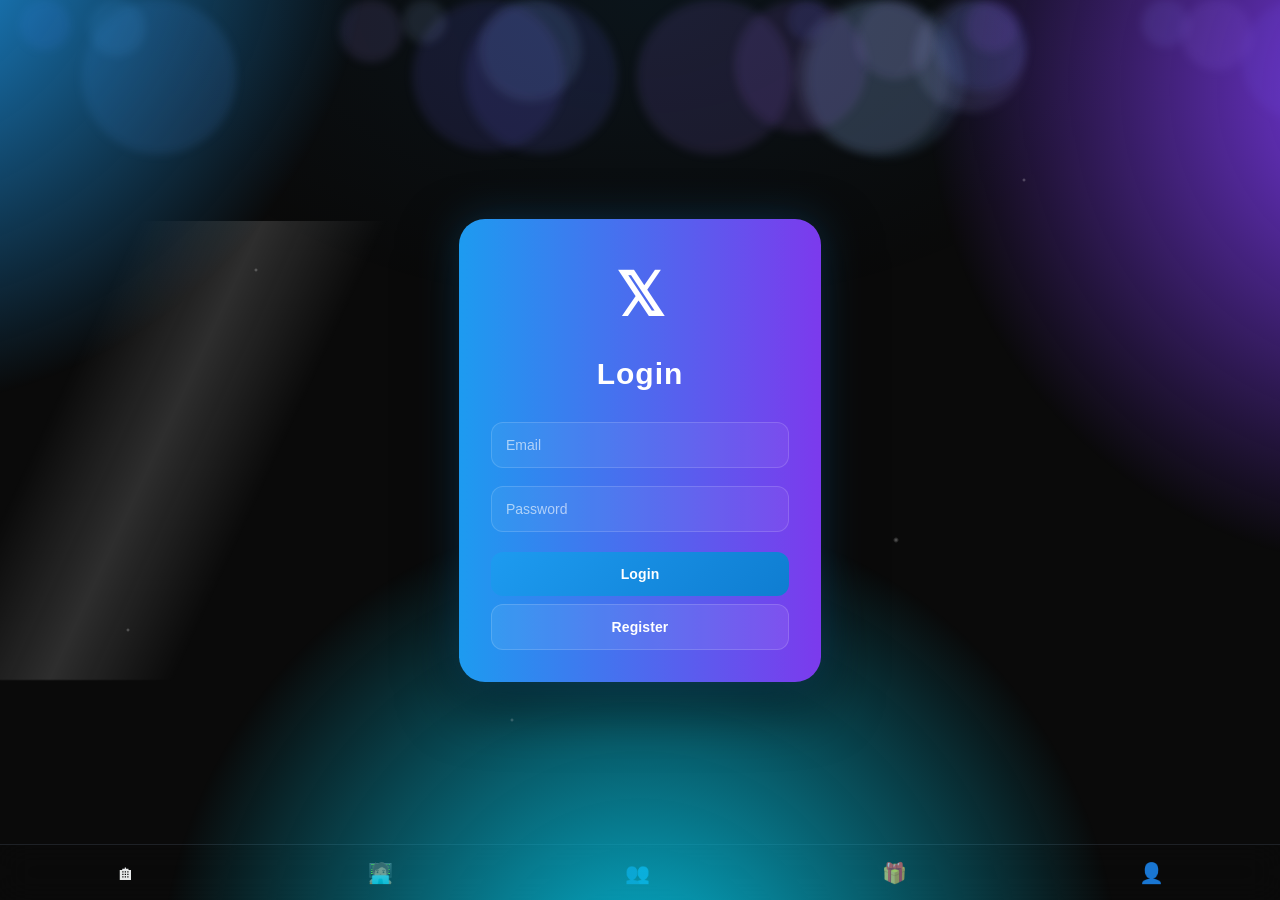
==== index.html @ 01c7f2b6 "Add files via upload" ====
<!DOCTYPE html>
<html lang="sl">
<head>
<meta charset="UTF-8">
<title>X Clone</title>
<meta name="viewport" content="width=device-width, initial-scale=1.0">
<link rel="stylesheet" href="style.css">

</head>

<body>

<!-- AUTH -->
<div id="auth">
  <div class="box">

    <div id="loginBox">
      <h2>Login</h2>
      <input id="loginUser" type="email" placeholder="Email">
      <input id="loginPass" type="password" placeholder="Password">
      <button onclick="login()">Login</button>
      <button onclick="showRegister()">Register</button>
    </div>

    <div id="registerBox" style="display:none;">
      <h2>Register</h2>
      <input id="regUserName" placeholder="Username">
      <input id="regUser" type="email" placeholder="Email">
      <input id="regPass" type="password" placeholder="Password">
      <button onclick="register()">Register</button>
      <button onclick="showLogin()">Back</button>
    </div>

  </div>
</div>

<!-- APP -->
<div class="layout">

  <div class="feed">
    <!-- Tweet compose box -->
    <div class="tweet-compose">
      <textarea id="tweetInput" placeholder="Kaj se dogaja?"></textarea>

      <!-- Image preview -->
      <div id="imagePreviewWrap">
        <img id="imagePreview" src="" alt="Predogled slike">
        <button id="removeImageBtn" onclick="removeImage()" title="Odstrani sliko">✕</button>
      </div>

      <!-- Video preview -->
      <div id="videoPreviewWrap">
        <video id="videoPreview" controls></video>
        <button id="removeVideoBtn" onclick="removeVideo()" title="Odstrani video">✕</button>
      </div>

      <!-- Progress bar za nalaganje videa -->
      <div id="uploadProgressWrap" class="upload-progress-wrap">
        <div id="uploadProgressBar" class="upload-progress-bar"></div>
      </div>

      <div class="tweet-actions-row">
        <div class="tweet-media-btns">
          <input
            id="imageInput"
            type="file"
            accept="image/jpeg,image/png,image/gif,image/webp"
            onchange="previewImage(event)"
          >
          <button class="media-btn" onclick="document.getElementById('imageInput').click()" title="Dodaj sliko">🖼️</button>

          <input
            id="videoInput"
            type="file"
            accept="video/mp4,video/webm,video/quicktime"
            onchange="previewVideo(event)"
          >
          <button class="media-btn" onclick="document.getElementById('videoInput').click()" title="Dodaj video">🎥</button>
        </div>
        <button onclick="addTweet()">Post</button>
      </div>
    </div>

    <div id="tweets"></div>
  </div>

  <!-- FRIENDS -->
  <div id="friendsPage">
    <h2>Friends</h2>

    <h3>Zahteve za prijateljstvo</h3>
    <div id="friendRequestsList"></div>

    <h3>Tvoji prijatelji</h3>
    <div id="myFriendsList"></div>

    <h3>Iskanje uporabnikov</h3>
    <input id="searchUser" placeholder="Search user">
    <button onclick="searchUsers()">Search</button>
    <div id="usersList"></div>

    <button onclick="backToFeed()">Back</button>
  </div>

  <!-- REWARDS -->
  <div id="rewardsPage"></div>

  <!-- PROFILE -->
  <div id="profilePage">
    <div class="profile-header">
      <div id="profileAvatar" class="avatar avatar-large"></div>
      <h2 id="profileName"></h2>
      <div id="profileBadge"></div>
    </div>

    <div id="photoEditWrap" class="photo-edit hidden">
      <input id="profilePicInput" type="file" accept="image/*">
      <button onclick="uploadProfilePic()">Shrani profilno sliko</button>

      <input id="usernameInput" type="text" placeholder="Novo uporabniško ime" style="margin-top:15px;">
      <button onclick="updateUsername()">Shrani uporabniško ime</button>
    </div>

    <button onclick="closeProfile()">Back</button>

    <button id="logoutBtn" class="hidden" style="margin-top:10px;background:#333;" onclick="logout()">Odjava</button>
  </div>

</div>

<!-- NAV -->
<div class="bottom-nav">
 <span onclick="goHome()">🏠︎</span>
   <span onclick="openStaff()">🧑🏽‍💻</span>
  <span onclick="openFriends()">👥</span>
  <span onclick="openRewards()">🎁</span>
  <span onclick="openMyProfile()">👤</span>
</div>

<!-- Lightbox za prikaz slik v polni velikosti -->
<div id="lightbox">
  <button id="lightboxClose" onclick="closeLightbox()">✕</button>
  <img id="lightboxImg" src="" alt="Slika v polni velikosti">
</div>

<script>
for(let i=0;i<20;i++){
  const c=document.createElement("div");
  c.className="floating-circle";
  const size=Math.random()*120+40;
  c.style.width=size+"px";
  c.style.height=size+"px";
  c.style.left=Math.random()*100+"vw";
  c.style.background=`rgba(${Math.random()*100+100},${Math.random()*100+100},255,0.12)`;
  c.style.animationDuration=(Math.random()*20+15)+"s";
  document.body.appendChild(c);
}
</script>

<script type="module" src="main.js"></script>

</body>
</html>
---- style.css ----
/* ─────────────────────────────
   GAMBLE OVERLAY (ULTRA MODERN)
───────────────────────────── */

#gambleOverlay {
  position: fixed;
  inset: 0;
  display: flex;
  justify-content: center;
  align-items: center;

  background: radial-gradient(circle at top, rgba(255,200,0,0.15), transparent 40%),
              radial-gradient(circle at bottom, rgba(0,200,255,0.12), transparent 45%),
              rgba(0,0,0,0.85);

  backdrop-filter: blur(14px);
  z-index: 9999;
  animation: fadeIn 0.25s ease;
}

/* ─────────────────────────────
   MAIN CARD (GLASS EFFECT)
───────────────────────────── */

.gamble-card {
  width: 390px;
  padding: 20px;
  border-radius: 20px;

  background: rgba(20, 20, 30, 0.75);
  border: 1px solid rgba(255,255,255,0.08);

  box-shadow:
    0 10px 40px rgba(0,0,0,0.6),
    0 0 25px rgba(255, 200, 0, 0.08);

  backdrop-filter: blur(18px);

  color: white;
  transform: scale(1);
  transition: 0.25s ease;
}

.pop-in {
  animation: popIn 0.3s ease;
}

/* ─────────────────────────────
   HEADER
───────────────────────────── */

.gamble-header {
  display: flex;
  justify-content: space-between;
  align-items: center;
  margin-bottom: 12px;
}

.gamble-header h2 {
  font-size: 20px;
  font-weight: 700;
  letter-spacing: 0.5px;
}

#closeGamble {
  background: transparent;
  border: none;
  color: rgba(255,255,255,0.7);
  font-size: 18px;
  cursor: pointer;
  transition: 0.2s;
}

#closeGamble:hover {
  color: white;
  transform: scale(1.1);
}

/* ─────────────────────────────
   COINS
───────────────────────────── */

.gamble-coins {
  text-align: center;
  font-size: 18px;
  margin-bottom: 12px;
  font-weight: bold;
  color: #ffd36a;
  text-shadow: 0 0 12px rgba(255,200,0,0.3);
}

/* ─────────────────────────────
   TABS (MODERN PILLS)
───────────────────────────── */

.game-tabs {
  display: flex;
  gap: 6px;
  flex-wrap: wrap;
  margin-bottom: 14px;
}

.tab {
  flex: 1;
  padding: 7px 10px;
  font-size: 12px;

  border-radius: 10px;
  border: 1px solid rgba(255,255,255,0.08);

  background: rgba(255,255,255,0.04);
  color: rgba(255,255,255,0.75);

  cursor: pointer;
  transition: 0.2s ease;
}

.tab:hover {
  transform: translateY(-2px);
  background: rgba(255,255,255,0.08);
  color: white;
}

.tab.active {
  background: linear-gradient(135deg, #ffcc00, #ff6b00);
  color: black;
  font-weight: bold;
  box-shadow: 0 0 15px rgba(255, 140, 0, 0.35);
}

/* ─────────────────────────────
   GAME AREA
───────────────────────────── */

.game-area {
  text-align: center;
  margin-top: 10px;
}

.game-visual {
  font-size: 70px;
  margin: 18px 0;
  transition: 0.2s ease;
  filter: drop-shadow(0 0 10px rgba(255,255,255,0.2));
}

/* ─────────────────────────────
   BUTTON
───────────────────────────── */

.spin-btn {
  width: 100%;
  padding: 11px;

  border-radius: 12px;
  border: none;

  cursor: pointer;
  font-weight: 700;
  letter-spacing: 0.5px;

  background: linear-gradient(135deg, #ffcc00, #ff6b00);
  color: black;

  box-shadow: 0 8px 20px rgba(255,120,0,0.25);

  transition: 0.2s ease;
}

.spin-btn:hover {
  transform: translateY(-2px) scale(1.02);
  box-shadow: 0 10px 30px rgba(255,120,0,0.35);
}

/* ─────────────────────────────
   MESSAGE
───────────────────────────── */

#gambleMsg {
  margin-top: 12px;
  font-size: 13px;
  opacity: 0.85;
}

/* ─────────────────────────────
   ANIMATIONS
───────────────────────────── */

@keyframes fadeIn {
  from { opacity: 0; }
  to { opacity: 1; }
}

@keyframes popIn {
  0% { transform: scale(0.8); opacity: 0; }
  100% { transform: scale(1); opacity: 1; }
}

@keyframes shake {
  0% { transform: translateX(0); }
  25% { transform: translateX(-6px); }
  50% { transform: translateX(6px); }
  75% { transform: translateX(-6px); }
  100% { transform: translateX(0); }
}

.shake {
  animation: shake 0.35s ease;
}

@keyframes spin {
  0% { transform: rotate(0deg) scale(1); }
  100% { transform: rotate(360deg) scale(1); }
}

.spin-animation {
  animation: spin 0.6s ease;
}

/* ─────────────────────────────
   WIN / LOSE EFFECTS
───────────────────────────── */

.win-glow {
  color: #00ff99;
  text-shadow:
    0 0 10px rgba(0,255,150,0.6),
    0 0 20px rgba(0,255,150,0.4);
  transform: scale(1.25);
  transition: 0.2s;
}

.lose-pop {
  transform: scale(0.9);
  opacity: 0.6;
}

/* ─────────────────────────────
   MOBILE
───────────────────────────── */

@media (max-width: 420px) {
  .gamble-card {
    width: 92%;
    padding: 16px;
  }

  .game-visual {
    font-size: 58px;
  }
}

.fade-in {
  animation: fadeIn 0.25s ease;
}

.fade-out {
  animation: fadeOut 0.2s ease;
}

.pop-in {
  animation: popIn 0.3s ease;
}

.spin-animation {
  animation: spin 0.4s linear infinite;
}

.shake {
  animation: shake 0.4s ease;
}

.glow-win {
  text-shadow: 0 0 10px gold, 0 0 20px orange;
  transform: scale(1.2);
}

.spin-btn {
  transition: 0.2s;
}

.spin-btn:active {
  transform: scale(0.95);
}

@keyframes fadeIn {
  from { opacity: 0; }
  to { opacity: 1; }
}

@keyframes fadeOut {
  from { opacity: 1; }
  to { opacity: 0; }
}

@keyframes popIn {
  from { transform: scale(0.8); opacity: 0; }
  to { transform: scale(1); opacity: 1; }
}

@keyframes spin {
  0% { transform: rotate(0deg); }
  100% { transform: rotate(360deg); }
}

@keyframes shake {
  0% { transform: translateX(0); }
  25% { transform: translateX(-6px); }
  50% { transform: translateX(6px); }
  75% { transform: translateX(-6px); }
  100% { transform: translateX(0); }
}


#gambleOverlay {
  position: fixed;
  inset: 0;
  display: none;
  justify-content: center;
  align-items: center;
  z-index: 9999;
}

.gamble-backdrop {
  position: absolute;
  inset: 0;
  background: rgba(0,0,0,0.6);
  backdrop-filter: blur(6px);
}

.gamble-card {
  position: relative;
  background: #1c1c1c;
  color: white;
  padding: 20px;
  border-radius: 15px;
  width: 320px;
  text-align: center;
  z-index: 2;
  box-shadow: 0 10px 30px rgba(0,0,0,0.5);
}

.gamble-header {
  display: flex;
  justify-content: space-between;
  align-items: center;
}

.slot {
  font-size: 60px;
  margin: 20px 0;
}

button {
  padding: 10px;
  border: none;
  border-radius: 10px;
  cursor: pointer;
}

.shake {
  animation: shake 0.5s;
}

@keyframes shake {
  0% { transform: translateX(0); }
  25% { transform: translateX(-5px); }
  50% { transform: translateX(5px); }
  75% { transform: translateX(-5px); }
  100% { transform: translateX(0); }
}

/* ─────────────────────────────
   STORE MODAL BACKDROP
───────────────────────────── */

#storeModal {
  position: fixed;
  inset: 0;
  display: none;
  justify-content: center;
  align-items: center;
  z-index: 9999;
  font-family: Arial, sans-serif;
}

/* temno ozadje */
.store-backdrop {
  position: absolute;
  inset: 0;
  background: rgba(0,0,0,0.65);
  backdrop-filter: blur(6px);
}

/* ─────────────────────────────
   STORE BOX
───────────────────────────── */

.store-box {
  position: relative;
  width: 92%;
  max-width: 420px;
  max-height: 85vh;
  overflow: hidden;

  background: #111;
  border-radius: 18px;
  box-shadow: 0 20px 60px rgba(0,0,0,0.6);

  display: flex;
  flex-direction: column;

  z-index: 2;
}

/* header */
.store-header {
  display: flex;
  justify-content: space-between;
  align-items: center;

  padding: 16px;
  background: #1a1a1a;
  color: white;
}

.store-header h2 {
  margin: 0;
  font-size: 18px;
}

.store-subtitle {
  margin: 0;
  font-size: 12px;
  opacity: 0.6;
}

/* close button */
#closeStoreBtn {
  background: transparent;
  border: none;
  color: white;
  font-size: 18px;
  cursor: pointer;
}

/* content */
.store-content {
  padding: 12px;
  overflow-y: auto;
}

/* coins */
.store-coins {
  color: gold;
  font-weight: bold;
  margin-bottom: 10px;
}

/* message */
.store-msg {
  color: #ff4d4d;
  font-size: 13px;
  margin-bottom: 10px;
}

/* ─────────────────────────────
   GRID ITEMS
───────────────────────────── */

.store-grid {
  display: grid;
  gap: 12px;
}

/* CARD */
.store-card {
  background: #1b1b1b;
  border-radius: 14px;
  padding: 12px;

  display: flex;
  flex-direction: column;

  box-shadow: 0 6px 18px rgba(0,0,0,0.3);
  transition: 0.2s;
}

.store-card:hover {
  transform: translateY(-2px);
}

/* disabled state */
.store-card.disabled {
  opacity: 0.4;
  filter: grayscale(1);
}

/* name */
.store-item-name {
  color: white;
  font-weight: bold;
  font-size: 15px;
}

/* type */
.store-item-type {
  font-size: 11px;
  color: #aaa;
  margin-top: 3px;
  text-transform: uppercase;
}

/* bottom row */
.store-item-bottom {
  margin-top: 10px;
  display: flex;
  justify-content: space-between;
  align-items: center;
}

/* price */
.store-price {
  color: gold;
  font-weight: bold;
}

/* buy button */
.buyBtn {
  background: linear-gradient(135deg, #00c853, #00e676);
  border: none;
  padding: 8px 14px;
  border-radius: 10px;
  color: black;
  font-weight: bold;
  cursor: pointer;
}

.buyBtn:disabled {
  background: #444;
  color: #aaa;
  cursor: not-allowed;
}
#storeModal {
  position: fixed;
  inset: 0;
  display: none;
  align-items: center;
  justify-content: center;
  z-index: 9999;
}

.store-backdrop {
  position: absolute;
  inset: 0;
  background: rgba(0,0,0,0.5);
}

.store-box {
  position: relative;
  width: 320px;
  background: white;
  border-radius: 12px;
  padding: 16px;
  z-index: 1;
}

.store-header {
  display: flex;
  justify-content: space-between;
  align-items: center;
}
.store-open-btn { /* gumb v hero */ }
.store-modal-overlay { position:fixed; inset:0; background:rgba(0,0,0,0.6); z-index:100; display:flex; align-items:center; justify-content:center; }
.store-modal { background:#1a1a2e; border-radius:16px; padding:20px; width:90%; max-width:400px; max-height:80vh; overflow-y:auto; }
.store-modal-head { display:flex; justify-content:space-between; align-items:center; margin-bottom:12px; }
.store-modal-close { background:none; border:none; color:#fff; font-size:18px; cursor:pointer; }
.system-panel {
  position: fixed;
  right: 20px;
  bottom: 80px;
  width: 260px;
  background: #111;
  color: white;
  padding: 12px;
  border-radius: 12px;
  z-index: 9999;
  box-shadow: 0 10px 30px rgba(0,0,0,0.4);
}

.system-panel input {
  width: 100%;
  margin: 5px 0;
  padding: 6px;
  border-radius: 6px;
  border: none;
}

.system-panel .row {
  display: flex;
  gap: 6px;
}

.system-panel button {
  flex: 1;
  margin-top: 6px;
  padding: 6px;
  cursor: pointer;
}

.open-system-btn {
  position: fixed;
  right: 20px;
  bottom: 20px;
  padding: 10px 14px;
  border-radius: 50px;
  background: #1d9bf0;
  color: white;
  border: none;
  cursor: pointer;
  z-index: 9999;
}

.hidden {
  display: none;
}/* Image upload additions */
  .tweet-compose {
    display: flex;
    flex-direction: column;
    gap: 8px;
  }

  .tweet-actions-row {
    display: flex;
    align-items: center;
    justify-content: space-between;
    gap: 8px;
  }

  .tweet-media-btns {
    display: flex;
    gap: 8px;
  }

  .media-btn {
    background: none;
    border: none;
    cursor: pointer;
    font-size: 20px;
    padding: 4px 8px;
    border-radius: 50%;
    transition: background 0.2s;
  }

  .media-btn:hover {
    background: rgba(29, 161, 242, 0.1);
  }

  #imageInput {
    display: none;
  }

  #imagePreviewWrap {
    display: none;
    position: relative;
    margin-top: 8px;
  }

  #imagePreviewWrap img {
    max-width: 100%;
    max-height: 300px;
    border-radius: 12px;
    object-fit: cover;
    display: block;
  }

  #removeImageBtn {
    position: absolute;
    top: 8px;
    right: 8px;
    background: rgba(0,0,0,0.7);
    color: white;
    border: none;
    border-radius: 50%;
    width: 28px;
    height: 28px;
    font-size: 16px;
    cursor: pointer;
    display: flex;
    align-items: center;
    justify-content: center;
    line-height: 1;
  }

  #removeImageBtn:hover {
    background: rgba(0,0,0,0.9);
  }

  /* Tweet image display */
  .tweet-image {
    max-width: 100%;
    border-radius: 12px;
    margin-top: 10px;
    cursor: pointer;
    display: block;
  }

  /* Video upload additions */
  #videoInput {
    display: none;
  }

  #videoPreviewWrap {
    display: none;
    position: relative;
    margin-top: 8px;
  }

  #videoPreviewWrap video {
    max-width: 100%;
    max-height: 300px;
    border-radius: 12px;
    display: block;
    background: #000;
  }

  #removeVideoBtn {
    position: absolute;
    top: 8px;
    right: 8px;
    background: rgba(0,0,0,0.7);
    color: white;
    border: none;
    border-radius: 50%;
    width: 28px;
    height: 28px;
    font-size: 16px;
    cursor: pointer;
    display: flex;
    align-items: center;
    justify-content: center;
    line-height: 1;
  }

  #removeVideoBtn:hover {
    background: rgba(0,0,0,0.9);
  }

  /* Tweet video display */
  .tweet-video {
    max-width: 100%;
    border-radius: 12px;
    margin-top: 10px;
    display: block;
    background: #000;
  }

  /* Upload progress bar (za video nalaganje v Firebase Storage) */
  .upload-progress-wrap {
    width: 100%;
    height: 4px;
    background: rgba(29, 161, 242, 0.15);
    border-radius: 2px;
    overflow: hidden;
    margin-top: 6px;
    display: none;
  }

  .upload-progress-bar {
    height: 100%;
    width: 0%;
    background: #1d9bf0;
    transition: width 0.15s ease;
  }

  /* Lightbox */
  #lightbox {
    display: none;
    position: fixed;
    inset: 0;
    background: rgba(0,0,0,0.85);
    z-index: 9999;
    align-items: center;
    justify-content: center;
  }

  #lightbox.active {
    display: flex;
  }

  #lightbox img {
    max-width: 90vw;
    max-height: 90vh;
    border-radius: 8px;
    object-fit: contain;
  }

  #lightboxClose {
    position: fixed;
    top: 18px;
    right: 22px;
    color: white;
    font-size: 32px;
    cursor: pointer;
    background: none;
    border: none;
    line-height: 1;
    z-index: 10000;
  }
  /* ==================================
   ANIMATED X LOGIN PAGE
   ================================== */

#auth{
  position:fixed;
  inset:0;
  display:flex;
  justify-content:center;
  align-items:center;
  background:#000;
  overflow:hidden;
  z-index:99999;
}

/* Animated background */
#auth::before{
  content:"";
  position:absolute;
  width:200%;
  height:200%;

  background:
    radial-gradient(circle at 20% 20%, #1d9bf0 0%, transparent 20%),
    radial-gradient(circle at 80% 30%, #7c3aed 0%, transparent 20%),
    radial-gradient(circle at 50% 80%, #06b6d4 0%, transparent 25%);

  filter:blur(0px);

  animation:bgRotate 20s linear infinite;
}

@keyframes bgRotate{
  from{
    transform:rotate(0deg) scale(1);
  }
  to{
    transform:rotate(360deg) scale(1.2);
  }
}

/* Login card */
#auth .box{
  position:relative;
  z-index:2;

  width:360px;
  max-width:90vw;

  padding:30px;

  border-radius:24px;

  background:rgba(255,255,255,.08);

  backdrop-filter:blur(20px);

  border:1px solid rgba(255,255,255,.12);

  box-shadow:
    0 0 40px rgba(29,155,240,.25),
    0 20px 60px rgba(0,0,0,.6);

  animation:
    loginShow .8s ease,
    floatCard 5s ease-in-out infinite;
}

@keyframes loginShow{
  from{
    opacity:0;
    transform:translateY(40px) scale(.9);
  }

  to{
    opacity:1;
    transform:translateY(0) scale(1);
  }
}

@keyframes floatCard{
  0%,100%{
    transform:translateY(0);
  }

  50%{
    transform:translateY(-10px);
  }
}

/* Titles */
#auth h2{
  text-align:center;
  color:white;
  font-size:30px;
  margin-bottom:20px;
  letter-spacing:1px;
}

/* X logo automatically */
#auth h2::before{
  content:"𝕏";
  display:block;
  font-size:60px;
  margin-bottom:10px;

  animation:xPulse 3s infinite;
}

@keyframes xPulse{
  0%,100%{
    transform:scale(1);
  }

  50%{
    transform:scale(1.1);
  }
}

/* Inputs */
#auth input{
  width:100%;

  padding:14px;
  margin-bottom:12px;

  border-radius:12px;

  border:1px solid rgba(255,255,255,.15);

  background:rgba(255,255,255,.05);

  color:white;

  transition:.3s;
}

#auth input::placeholder{
  color:rgba(255,255,255,.6);
}

#auth input:focus{
  outline:none;

  border-color:#1d9bf0;

  box-shadow:
    0 0 20px rgba(29,155,240,.55);

  transform:scale(1.02);
}

/* Buttons */
#auth button{
  width:100%;

  padding:14px;
  margin-top:8px;

  border:none;
  border-radius:12px;

  color:white;
  font-weight:700;

  cursor:pointer;

  background:linear-gradient(
    135deg,
    #1d9bf0,
    #0f7dd1
  );

  transition:.25s;
}

#auth button:hover{
  transform:translateY(-3px);

  box-shadow:
    0 10px 25px rgba(29,155,240,.45);
}

#auth button:active{
  transform:scale(.97);
}

/* Register button */
#auth button:last-child{
  background:rgba(255,255,255,.08);
  border:1px solid rgba(255,255,255,.15);
}

#auth button:last-child:hover{
  background:rgba(255,255,255,.14);
}

/* Smooth form animation */
#loginBox,
#registerBox{
  animation:fadeSlide .35s ease;
}

@keyframes fadeSlide{
  from{
    opacity:0;
    transform:translateX(20px);
  }

  to{
    opacity:1;
    transform:translateX(0);
  }
}

/* Floating light particles */
#auth::after{
  content:"";

  position:absolute;
  inset:0;

  background-image:
    radial-gradient(2px 2px at 20% 30%, white, transparent),
    radial-gradient(2px 2px at 80% 20%, white, transparent),
    radial-gradient(2px 2px at 40% 80%, white, transparent),
    radial-gradient(3px 3px at 70% 60%, white, transparent),
    radial-gradient(2px 2px at 10% 70%, white, transparent);

  opacity:.35;

  animation:starsMove 12s linear infinite;
}

@keyframes starsMove{
  from{
    transform:translateY(0);
  }

  to{
    transform:translateY(-40px);
  }
}
  /* ==========================
   EXTRA PREMIUM ANIMATIONS
   ========================== */

/* Rainbow border around login card */
#auth .box::before{
  content:"";
  position:absolute;
  inset:-2px;

  border-radius:26px;

  background:linear-gradient(
    90deg,
    #1d9bf0,
    #7c3aed,
    #06b6d4,
    #1d9bf0
  );

  background-size:300% 300%;

  z-index:-1;

  animation:borderFlow 5s linear infinite;
}

@keyframes borderFlow{
  0%{
    background-position:0% 50%;
  }
  100%{
    background-position:300% 50%;
  }
}

/* Shining sweep effect */
#auth .box::after{
  content:"";
  position:absolute;

  top:0;
  left:-120%;

  width:70%;
  height:100%;

  background:linear-gradient(
    90deg,
    transparent,
    rgba(255,255,255,.15),
    transparent
  );

  transform:skewX(-25deg);

  animation:shine 4s infinite;
}

@keyframes shine{
  0%{
    left:-120%;
  }

  100%{
    left:200%;
  }
}

/* Floating inputs */
#auth input{
  animation:inputFloat 5s ease-in-out infinite;
}

#auth input:nth-child(2){
  animation-delay:.3s;
}

#auth input:nth-child(3){
  animation-delay:.6s;
}

@keyframes inputFloat{
  0%,100%{
    transform:translateY(0);
  }

  50%{
    transform:translateY(-2px);
  }
}

/* Login title glow */
#auth h2{
  animation:titleGlow 3s ease-in-out infinite;
}

@keyframes titleGlow{
  0%,100%{
    text-shadow:
      0 0 10px rgba(29,155,240,.4);
  }

  50%{
    text-shadow:
      0 0 30px rgba(29,155,240,.9),
      0 0 60px rgba(29,155,240,.4);
  }
}

/* Pulsing X logo */
#auth h2::before{
  animation:
    xPulse 2s infinite,
    xRotate 8s linear infinite;
}

@keyframes xRotate{
  0%{
    transform:rotateY(0deg);
  }

  100%{
    transform:rotateY(360deg);
  }
}

/* Buttons breathing effect */
#auth button{
  animation:buttonBreath 3s infinite;
}

@keyframes buttonBreath{
  0%,100%{
    box-shadow:0 0 10px rgba(29,155,240,.2);
  }

  50%{
    box-shadow:
      0 0 25px rgba(29,155,240,.8),
      0 0 50px rgba(29,155,240,.3);
  }
}

/* Floating circles background */
.floating-circle{
  position:fixed;
  border-radius:50%;
  pointer-events:none;
  filter:blur(5px);
  z-index:0;

  animation:floatCircle linear infinite;
}

@keyframes floatCircle{
  from{
    transform:
      translateY(110vh)
      rotate(0deg);
  }

  to{
    transform:
      translateY(-120vh)
      rotate(360deg);
  }
}

/* Card hover tilt */
#auth .box:hover{
  transform:
    translateY(-10px)
    scale(1.02);
}

/* Neon focus */
#auth input:focus{
  box-shadow:
    0 0 10px #1d9bf0,
    0 0 20px #1d9bf0,
    0 0 40px #1d9bf0,
    0 0 80px rgba(29,155,240,.4);
}

/* Smooth page appearance */
body{
  animation:pageFade 1s ease;
}

@keyframes pageFade{
  from{
    opacity:0;
    transform:scale(1.03);
  }

  to{
    opacity:1;
    transform:scale(1);
  }
}

@import url('https://fonts.googleapis.com/css2?family=Inter:wght@400;500;600;700&display=swap');

/* ─── TOKENS ─── */
:root {
  --bg:        #0a0a0a;
  --surface:   #111215;
  --surface2:  #1a1d21;
  --border:    #1e2126;
  --accent:    #1d9bf0;
  --accent-dim: rgba(29, 155, 240, 0.12);
  --accent-glow: rgba(29, 155, 240, 0.25);
  --gold:      #f5c542;
  --gold-dim:  rgba(245, 197, 66, 0.15);
  --text:      #e7e9ea;
  --text-muted: #71767b;
  --radius-sm: 8px;
  --radius-md: 14px;
  --radius-pill: 9999px;
  --transition: 0.2s ease;
}

/* ─── ANIMATIONS ─── */
@keyframes fadeIn {
  from { opacity: 0; }
  to   { opacity: 1; }
}
@keyframes slideUp {
  from { opacity: 0; transform: translateY(14px); }
  to   { opacity: 1; transform: translateY(0); }
}
@keyframes slideDown {
  from { opacity: 0; transform: translateY(-14px); }
  to   { opacity: 1; transform: translateY(0); }
}
@keyframes slideLeft {
  from { opacity: 0; transform: translateX(-16px); }
  to   { opacity: 1; transform: translateX(0); }
}
@keyframes expandHeight {
  from { max-height: 0; opacity: 0; }
  to   { max-height: 600px; opacity: 1; }
}
@keyframes pulse {
  0%, 100% { opacity: 1; }
  50%       { opacity: 0.6; }
}
@keyframes shimmer {
  0%   { background-position: -200% center; }
  100% { background-position:  200% center; }
}

/* ─── BASE ─── */
*, *::before, *::after { box-sizing: border-box; }

body {
  margin: 0;
  font-family: 'Inter', Arial, sans-serif;
  font-size: 15px;
  line-height: 1.5;
  background: var(--bg);
  color: var(--text);
  -webkit-font-smoothing: antialiased;
}

/* ─── AUTH ─── */
#auth {
  display: flex;
  justify-content: center;
  align-items: center;
  min-height: 100vh;
  background: radial-gradient(ellipse 60% 50% at 50% 0%, rgba(29,155,240,0.07) 0%, transparent 70%);
  animation: fadeIn 0.5s ease;
}

.box {
  background: var(--surface);
  border: 1px solid var(--border);
  border-radius: var(--radius-md);
  padding: 28px 24px;
  width: 320px;
  animation: slideUp 0.5s ease;
  box-shadow: 0 20px 60px rgba(0,0,0,0.5), 0 0 0 1px var(--border);
}

.box h2 {
  margin: 0 0 20px;
  font-size: 20px;
  font-weight: 700;
  letter-spacing: -0.3px;
}

/* ─── INPUTS ─── */
input, textarea {
  width: 100%;
  margin: 6px 0;
  padding: 11px 14px;
  border: 1.5px solid var(--border);
  border-radius: var(--radius-sm);
  background: var(--surface2);
  color: var(--text);
  font-family: inherit;
  font-size: 14px;
  transition: border-color var(--transition), box-shadow var(--transition), background var(--transition);
}

input::placeholder, textarea::placeholder {
  color: var(--text-muted);
}

input:focus, textarea:focus {
  outline: none;
  border-color: var(--accent);
  background: #1a1f26;
  box-shadow: 0 0 0 3px var(--accent-dim);
}

textarea {
  resize: vertical;
  min-height: 64px;
}

/* ─── BUTTONS ─── */
button {
  padding: 10px 16px;
  background: var(--accent);
  border: none;
  color: #fff;
  cursor: pointer;
  border-radius: var(--radius-pill);
  width: 100%;
  font-family: inherit;
  font-size: 14px;
  font-weight: 600;
  letter-spacing: 0.1px;
  transition: background var(--transition), transform var(--transition), box-shadow var(--transition);
}

button:hover {
  background: #1a8cd8;
  transform: translateY(-1px);
  box-shadow: 0 4px 16px var(--accent-glow);
}

button:active {
  transform: translateY(0);
  box-shadow: none;
}

.btn-auto {
  width: auto;
  padding: 7px 16px;
  border-radius: var(--radius-pill);
  font-size: 13px;
}

.btn-decline {
  background: var(--surface2);
  color: var(--text-muted);
  border: 1px solid var(--border);
}

.btn-decline:hover {
  background: #2a2d32;
  color: var(--text);
  box-shadow: none;
}

/* ─── LAYOUT ─── */
.layout {
  display: none;
  flex-direction: column;
  min-height: 100vh;
  animation: fadeIn 0.3s ease;
}

/* ─── FEED ─── */
.feed {
  flex: 1;
  padding: 0 0 80px;
  max-width: 600px;
  margin: 0 auto;
  width: 100%;
}

/* Composer area */
.feed > textarea {
  margin: 16px 16px 0;
  width: calc(100% - 32px);
  background: var(--surface);
  border-color: var(--border);
  border-radius: var(--radius-md);
  font-size: 15px;
  animation: slideUp 0.4s ease;
}

.feed > button {
  margin: 8px 16px 12px;
  width: calc(100% - 32px);
  animation: slideUp 0.4s ease 0.05s both;
}

/* ─── TWEETS ─── */
.tweet {
  display: flex;
  gap: 12px;
  align-items: flex-start;
  padding: 14px 16px;
  border-bottom: 1px solid var(--border);
  border-left: 3px solid transparent;
  animation: slideUp 0.4s ease;
  transition: background var(--transition), border-color var(--transition);
  cursor: default;
}

.tweet:hover {
  background: rgba(255,255,255,0.02);
  border-left-color: var(--accent);
}

.tweet-body {
  flex: 1;
  min-width: 0;
}

.tweet-body p {
  margin: 4px 0 8px;
  color: var(--text);
  word-break: break-word;
}

.tweet-user {
  cursor: pointer;
  font-weight: 600;
  font-size: 14px;
  transition: color var(--transition);
}

.tweet-user:hover {
  color: var(--accent);
}

.like-row {
  display: flex;
  align-items: center;
  gap: 10px;
  margin: 6px 0;
  color: var(--text-muted);
  font-size: 13px;
}

.like-row button {
  width: auto;
  padding: 5px 12px;
  font-size: 12px;
  background: transparent;
  color: var(--text-muted);
  border: 1px solid var(--border);
  border-radius: var(--radius-pill);
  font-weight: 500;
}

.like-row button:hover {
  background: var(--accent-dim);
  border-color: var(--accent);
  color: var(--accent);
  transform: scale(1.05);
  box-shadow: none;
}

/* ─── COMMENTS ─── */
.comment-toggle {
  display: inline-flex;
  align-items: center;
  gap: 4px;
  cursor: pointer;
  color: var(--text-muted);
  font-size: 13px;
  margin-top: 4px;
  padding: 3px 0;
  transition: color var(--transition);
}

.comment-toggle:hover {
  color: var(--accent);
}

.comments-section {
  margin-top: 12px;
  padding-left: 14px;
  border-left: 2px solid var(--border);
  animation: expandHeight 0.35s ease;
  overflow: hidden;
  max-height: 600px;
}

.comment-item {
  display: flex;
  gap: 10px;
  align-items: flex-start;
  padding: 8px;
  border-radius: var(--radius-sm);
  margin: 6px 0;
  animation: slideLeft 0.3s ease;
  transition: background var(--transition);
}

.comment-item:hover {
  background: var(--accent-dim);
}

.comment-item p {
  margin: 2px 0 0;
  font-size: 13px;
  color: var(--text);
}

.comment-input-row {
  display: flex;
  gap: 8px;
  margin-top: 10px;
  animation: slideUp 0.3s ease;
}

.comment-input-row input {
  margin: 0;
  flex: 1;
  font-size: 13px;
}

.comment-input-row button {
  width: auto;
  padding: 8px 16px;
  font-size: 13px;
}

/* ─── AVATARS ─── */
.avatar {
  width: 40px;
  height: 40px;
  border-radius: 50%;
  background: linear-gradient(135deg, #1d9bf0, #0d6eaf);
  background-size: cover;
  background-position: center;
  background-repeat: no-repeat;
  display: flex;
  align-items: center;
  justify-content: center;
  font-weight: 700;
  font-size: 15px;
  flex-shrink: 0;
  color: #fff;
  transition: transform var(--transition), box-shadow var(--transition);
  border: 2px solid var(--surface2);
}

.avatar:hover {
  transform: scale(1.08);
  box-shadow: 0 0 0 2px var(--accent);
}

.avatar-small {
  width: 34px;
  height: 34px;
  font-size: 13px;
}

.avatar-large {
  width: 88px;
  height: 88px;
  font-size: 32px;
  margin: 0 auto 12px;
  border: 3px solid var(--surface);
  box-shadow: 0 0 0 2px var(--accent);
  animation: slideDown 0.5s ease;
}

/* ─── BADGES ─── */
.owner-badge {
  display: inline-block;
  background: linear-gradient(120deg, #f5c542, #e09e00);
  color: #000;
  font-size: 10px;
  font-weight: 700;
  padding: 2px 8px;
  border-radius: var(--radius-pill);
  margin-left: 5px;
  vertical-align: middle;
  letter-spacing: 0.3px;
  box-shadow: 0 2px 8px var(--gold-dim);
  transition: transform var(--transition);
}

/* ─── ULTRA OWNER BADGE (VIP ENERGY) ─── */
.owner-badge {
  display: inline-flex;
  align-items: center;
  gap: 5px;

  position: relative;
  overflow: hidden;

  padding: 4px 11px;
  border-radius: 999px;

  font-size: 10px;
  font-weight: 900;
  letter-spacing: 1px;
  text-transform: uppercase;

  color: #1a1200;

  background: linear-gradient(
    90deg,
    #fff2a6,
    #ffcc33,
    #ffb300,
    #fff2a6
  );
  background-size: 300% 300%;

  box-shadow:
    0 0 12px rgba(255, 193, 7, 0.55),
    0 0 28px rgba(255, 160, 0, 0.35),
    inset 0 0 6px rgba(255, 255, 255, 0.6);

  animation:
    ownerFlow 2.2s linear infinite,
    ownerGlow 1.8s ease-in-out infinite alternate,
    ownerFloat 3.5s ease-in-out infinite;
}

/* ─── moving gradient energy ─── */
@keyframes ownerFlow {
  0% { background-position: 0% 50%; }
  100% { background-position: 300% 50%; }
}

/* ─── breathing glow ─── */
@keyframes ownerGlow {
  0% {
    box-shadow:
      0 0 10px rgba(255, 200, 0, 0.4),
      0 0 20px rgba(255, 140, 0, 0.2),
      inset 0 0 6px rgba(255, 255, 255, 0.4);
  }
  100% {
    box-shadow:
      0 0 18px rgba(255, 220, 80, 0.7),
      0 0 40px rgba(255, 140, 0, 0.5),
      inset 0 0 10px rgba(255, 255, 255, 0.8);
  }
}

/* ─── floating motion ─── */
@keyframes ownerFloat {
  0%, 100% { transform: translateY(0px) scale(1); }
  50% { transform: translateY(-2px) scale(1.05); }
}

/* ─── energy shine sweep ─── */
.owner-badge::before {
  content: "";
  position: absolute;
  top: 0;
  left: -80%;
  width: 60%;
  height: 100%;

  background: linear-gradient(
    120deg,
    transparent,
    rgba(255, 255, 255, 0.8),
    transparent
  );

  transform: skewX(-25deg);
  animation: ownerSweep 2s infinite;
}

@keyframes ownerSweep {
  0% { left: -80%; }
  100% { left: 140%; }
}

/* ─── micro interaction ─── */
.owner-badge:hover {
  transform: scale(1.18) rotate(-2deg);
  filter: brightness(1.2);
  box-shadow:
    0 0 25px rgba(255, 215, 0, 0.9),
    0 0 60px rgba(255, 140, 0, 0.6);
}
.owner-badge:hover {
  transform: scale(1.08);
}

.member-badge {
  display: inline-block;
  background: var(--accent-dim);
  color: var(--accent);
  font-size: 10px;
  font-weight: 600;
  padding: 2px 8px;
  border-radius: var(--radius-pill);
  margin-left: 5px;
  vertical-align: middle;
  border: 1px solid rgba(29,155,240,0.25);
  letter-spacing: 0.2px;
  transition: transform var(--transition);
}

.member-badge:hover {
  transform: scale(1.05);
}

#profileBadge {
  margin-top: 6px;
}

/* ─── BOTTOM NAV ─── */
.bottom-nav {
  position: fixed;
  bottom: 0;
  left: 0;
  right: 0;
  height: 56px;
  background: rgba(10, 10, 10, 0.9);
  backdrop-filter: blur(16px);
  -webkit-backdrop-filter: blur(16px);
  border-top: 1px solid var(--border);
  display: flex;
  justify-content: space-around;
  align-items: center;
  z-index: 100;
}

.bottom-nav span {
  cursor: pointer;
  font-size: 20px;
  padding: 10px 20px;
  border-radius: var(--radius-md);
  transition: background var(--transition), transform var(--transition);
  display: flex;
  align-items: center;
  justify-content: center;
}

.bottom-nav span:hover {
  background: var(--accent-dim);
  transform: scale(1.15);
}

.bottom-nav span:active {
  transform: scale(0.9);
}

/* ─── FRIENDS PAGE ─── */
#friendsPage, #profilePage {
  display: none;
  padding: 20px 16px;
  max-width: 600px;
  margin: 0 auto;
  animation: slideUp 0.35s ease;
}

#friendsPage h2 {
  font-size: 20px;
  font-weight: 700;
  margin: 0 0 20px;
  letter-spacing: -0.3px;
}

#friendsPage h3 {
  font-size: 12px;
  font-weight: 600;
  text-transform: uppercase;
  letter-spacing: 0.8px;
  margin: 24px 0 10px;
  color: var(--text-muted);
  animation: slideLeft 0.35s ease;
}

.friend-item {
  display: flex;
  align-items: center;
  gap: 12px;
  padding: 10px 12px;
  border-radius: var(--radius-sm);
  margin: 4px 0;
  transition: background var(--transition), transform var(--transition);
  animation: slideUp 0.35s ease;
}

.friend-item:hover {
  background: var(--surface2);
  transform: translateX(3px);
}

.friend-item b {
  flex: 1;
  font-size: 14px;
  font-weight: 600;
}

.friend-status {
  color: var(--accent);
  font-size: 12px;
  font-weight: 600;
}

.friend-pending {
  color: var(--text-muted);
  font-size: 12px;
}

.section-empty {
  color: var(--text-muted);
  font-size: 14px;
  padding: 8px 0;
  animation: fadeIn 0.4s ease;
}

/* ─── PROFILE PAGE ─── */
#profilePage::before {
  content: "";
  display: block;
  height: 110px;
  background: linear-gradient(135deg, #0d1b2a 0%, #1a2a3a 50%, #0a1520 100%);
  border-radius: var(--radius-md);
  margin-bottom: 0;
}

.profile-header {
  text-align: center;
  margin-top: -44px;
  margin-bottom: 20px;
  animation: slideUp 0.4s ease;
}

.profile-header h2 {
  font-size: 20px;
  font-weight: 700;
  margin: 8px 0 2px;
  letter-spacing: -0.3px;
  animation: slideUp 0.4s ease 0.05s both;
}

.photo-edit {
  text-align: center;
  margin-bottom: 20px;
  animation: slideUp 0.4s ease 0.1s both;
}

.photo-edit input[type="file"] {
  background: var(--surface2);
  color: var(--text-muted);
  border: 1.5px dashed var(--border);
  border-radius: var(--radius-sm);
  cursor: pointer;
  font-size: 13px;
}

.photo-edit input[type="file"]:hover {
  border-color: var(--accent);
  color: var(--text);
}

/* ─── UTILITIES ─── */
.hidden {
  display: none !important;
}

/* ─── SIDEBAR / RIGHT (desktop stubs) ─── */
.sidebar {
  width: 240px;
  padding: 20px;
}

.sidebar ul {
  list-style: none;
  padding: 0;
  margin: 0;
}

.sidebar li {
  padding: 10px 14px;
  border-radius: var(--radius-pill);
  cursor: pointer;
  transition: background var(--transition);
  font-size: 15px;
  font-weight: 500;
}

.sidebar li:hover {
  background: var(--surface);
}

.right {
  width: 300px;
  padding: 20px;
}

.search {
  width: 100%;
  padding: 10px 16px;
  border-radius: var(--radius-pill);
  border: 1.5px solid var(--border);
  background: var(--surface2);
  color: var(--text);
  font-family: inherit;
  font-size: 14px;
  transition: border-color var(--transition);
}

.search:focus {
  outline: none;
  border-color: var(--accent);
}

.trends {
  margin-top: 20px;
  background: var(--surface);
  padding: 14px;
  border-radius: var(--radius-md);
  border: 1px solid var(--border);
}

/* ─── MOBILE ─── */
@media (max-width: 768px) {
  .sidebar, .right { display: none; }

  .tweet { font-size: 15px; }

  .feed > textarea,
  .feed > button {
    margin-left: 12px;
    margin-right: 12px;
    width: calc(100% - 24px);
  }
}/* ─── REWARDS / DOSEŽKI PAGE ─── */
#rewardsPage {
  display: none;
  padding: 0 16px 32px;
  max-width: 600px;
  margin: 0 auto;
  animation: fadeIn 0.4s ease;
}

/* Hero header */
.reward-hero {
  position: relative;
  overflow: hidden;
  margin: 16px 0 22px;
  padding: 28px 20px 24px;
  border-radius: 20px;
  background:
    radial-gradient(circle at 15% 20%, rgba(29,155,240,0.22), transparent 55%),
    radial-gradient(circle at 85% 0%, rgba(245,197,66,0.15), transparent 50%),
    linear-gradient(160deg, #15171a 0%, #0d0e10 100%);
  border: 1px solid var(--border);
  box-shadow: 0 16px 40px rgba(0,0,0,0.45), inset 0 0 30px rgba(29,155,240,0.06);
  animation: slideDown 0.45s ease;
}

.reward-hero::before {
  content: "🎁";
  position: absolute;
  top: -18px;
  right: -10px;
  font-size: 100px;
  opacity: 0.07;
  transform: rotate(12deg);
  pointer-events: none;
}

.reward-hero-title {
  display: flex;
  align-items: center;
  gap: 10px;
  font-size: 22px;
  font-weight: 800;
  letter-spacing: -0.3px;
  margin: 0 0 4px;
}

.reward-hero-title .reward-hero-icon {
  font-size: 26px;
  filter: drop-shadow(0 0 10px rgba(29,155,240,0.5));
}

.reward-hero-sub {
  color: var(--text-muted);
  font-size: 13px;
  margin: 0 0 18px;
}

.reward-ring-row {
  display: flex;
  align-items: center;
  gap: 18px;
}

.reward-ring {
  --pct: 0;
  position: relative;
  width: 76px;
  height: 76px;
  flex-shrink: 0;
  border-radius: 50%;
  background: conic-gradient(#1d9bf0 calc(var(--pct) * 1%), rgba(255,255,255,0.08) 0);
  display: flex;
  align-items: center;
  justify-content: center;
  box-shadow: 0 0 18px rgba(29,155,240,0.35);
  animation: ringAppear 0.6s ease;
}

@keyframes ringAppear {
  from { transform: scale(0.6); opacity: 0; }
  to   { transform: scale(1); opacity: 1; }
}

.reward-ring::after {
  content: "";
  position: absolute;
  inset: 7px;
  border-radius: 50%;
  background: #0d0e10;
}

.reward-ring-label {
  position: relative;
  z-index: 1;
  font-size: 15px;
  font-weight: 800;
  color: var(--text);
}

.reward-ring-text {
  display: flex;
  flex-direction: column;
  gap: 2px;
}

.reward-ring-text strong {
  font-size: 15px;
  font-weight: 700;
}

.reward-ring-text span {
  font-size: 12.5px;
  color: var(--text-muted);
}

#rewardsPage h3 {
  font-size: 11.5px;
  font-weight: 700;
  text-transform: uppercase;
  letter-spacing: 1px;
  margin: 26px 2px 12px;
  color: var(--text-muted);
  animation: slideLeft 0.35s ease;
  display: flex;
  align-items: center;
  gap: 8px;
}

#rewardsPage h3::after {
  content: "";
  flex: 1;
  height: 1px;
  background: linear-gradient(90deg, var(--border), transparent);
}

.reward-loading {
  color: var(--text-muted);
  font-size: 14px;
  padding: 30px 0;
  text-align: center;
  animation: pulse 1.4s ease-in-out infinite;
}

/* Progress cards */
.reward-progress-block {
  position: relative;
  background: var(--surface);
  border: 1px solid var(--border);
  border-radius: var(--radius-md);
  padding: 14px 16px;
  margin: 0 0 10px;
  animation: slideUp 0.35s ease;
  overflow: hidden;
  transition: border-color var(--transition);
}

.reward-progress-block:hover {
  border-color: rgba(29,155,240,0.3);
}

.reward-progress-head {
  display: flex;
  justify-content: space-between;
  align-items: baseline;
  font-size: 13.5px;
  font-weight: 600;
  margin-bottom: 9px;
}

.reward-progress-head .reward-type-icon {
  margin-right: 6px;
}

.reward-progress-count {
  color: var(--text-muted);
  font-weight: 600;
  font-size: 12px;
  font-variant-numeric: tabular-nums;
}

.reward-progress-track {
  position: relative;
  width: 100%;
  height: 9px;
  background: var(--surface2);
  border-radius: var(--radius-pill);
  overflow: hidden;
  border: 1px solid var(--border);
}

.reward-progress-fill {
  position: relative;
  height: 100%;
  background: linear-gradient(90deg, #1d9bf0, #4fb8f7);
  border-radius: var(--radius-pill);
  box-shadow: 0 0 10px rgba(29,155,240,0.55);
  transition: width 0.7s cubic-bezier(.2,.8,.2,1);
  overflow: hidden;
}

.reward-progress-fill::after {
  content: "";
  position: absolute;
  inset: 0;
  background: linear-gradient(110deg, transparent 30%, rgba(255,255,255,0.55) 50%, transparent 70%);
  background-size: 200% 100%;
  animation: shimmer 2.4s linear infinite;
}

.reward-progress-block.complete .reward-progress-fill {
  background: linear-gradient(90deg, #f5c542, #ffe28a);
  box-shadow: 0 0 12px rgba(245, 197, 66, 0.6);
}

.reward-progress-next {
  margin-top: 9px;
  font-size: 12px;
  color: var(--text-muted);
  display: flex;
  align-items: center;
  gap: 5px;
}

.reward-progress-done {
  margin-top: 9px;
  font-size: 12px;
  color: var(--gold);
  font-weight: 600;
}

/* Badge cards */
.reward-badge-list {
  display: flex;
  flex-direction: column;
  gap: 8px;
}

.reward-badge-card {
  position: relative;
  display: flex;
  align-items: center;
  gap: 14px;
  padding: 13px 14px;
  border-radius: var(--radius-md);
  border: 1px solid var(--border);
  background: var(--surface);
  animation: slideUp 0.35s ease;
  transition: transform var(--transition), box-shadow var(--transition), border-color var(--transition);
  overflow: hidden;
}

.reward-badge-card:hover {
  transform: translateX(3px);
}

.reward-badge-card.unlocked {
  border-color: rgba(29,155,240,0.4);
  background: linear-gradient(120deg, rgba(29,155,240,0.07), var(--surface) 60%);
  box-shadow: 0 0 0 1px rgba(29,155,240,0.12), 0 6px 18px rgba(29,155,240,0.1);
}

.reward-badge-card.unlocked::before {
  content: "";
  position: absolute;
  top: 0;
  left: -60%;
  width: 40%;
  height: 100%;
  background: linear-gradient(120deg, transparent, rgba(255,255,255,0.12), transparent);
  transform: skewX(-20deg);
  animation: ownerSweep 3.5s ease-in-out infinite;
}

.reward-badge-card.locked {
  opacity: 0.5;
  filter: saturate(0.5);
}

.reward-badge-icon {
  position: relative;
  font-size: 24px;
  width: 46px;
  height: 46px;
  display: flex;
  align-items: center;
  justify-content: center;
  border-radius: 50%;
  background: var(--surface2);
  border: 1px solid var(--border);
  flex-shrink: 0;
}

.reward-badge-card.unlocked .reward-badge-icon {
  background: radial-gradient(circle at 35% 30%, rgba(79,184,247,0.35), var(--accent-dim) 70%);
  border-color: rgba(29,155,240,0.5);
  box-shadow: 0 0 14px rgba(29,155,240,0.45);
}

.reward-badge-info {
  flex: 1;
  min-width: 0;
}

.reward-badge-title {
  font-size: 14px;
  font-weight: 700;
  display: flex;
  align-items: center;
  gap: 6px;
}

.reward-badge-desc {
  font-size: 12px;
  color: var(--text-muted);
  margin-top: 2px;
}

.reward-badge-status {
  flex-shrink: 0;
  display: flex;
  align-items: center;
  justify-content: center;
  width: 26px;
  height: 26px;
}

.reward-badge-check {
  color: #0a0a0a;
  background: linear-gradient(135deg, #4fb8f7, #1d9bf0);
  width: 22px;
  height: 22px;
  border-radius: 50%;
  display: flex;
  align-items: center;
  justify-content: center;
  font-size: 12px;
  font-weight: 900;
  box-shadow: 0 0 10px rgba(29,155,240,0.6);
}

.reward-badge-lock {
  font-size: 14px;
  opacity: 0.55;
}
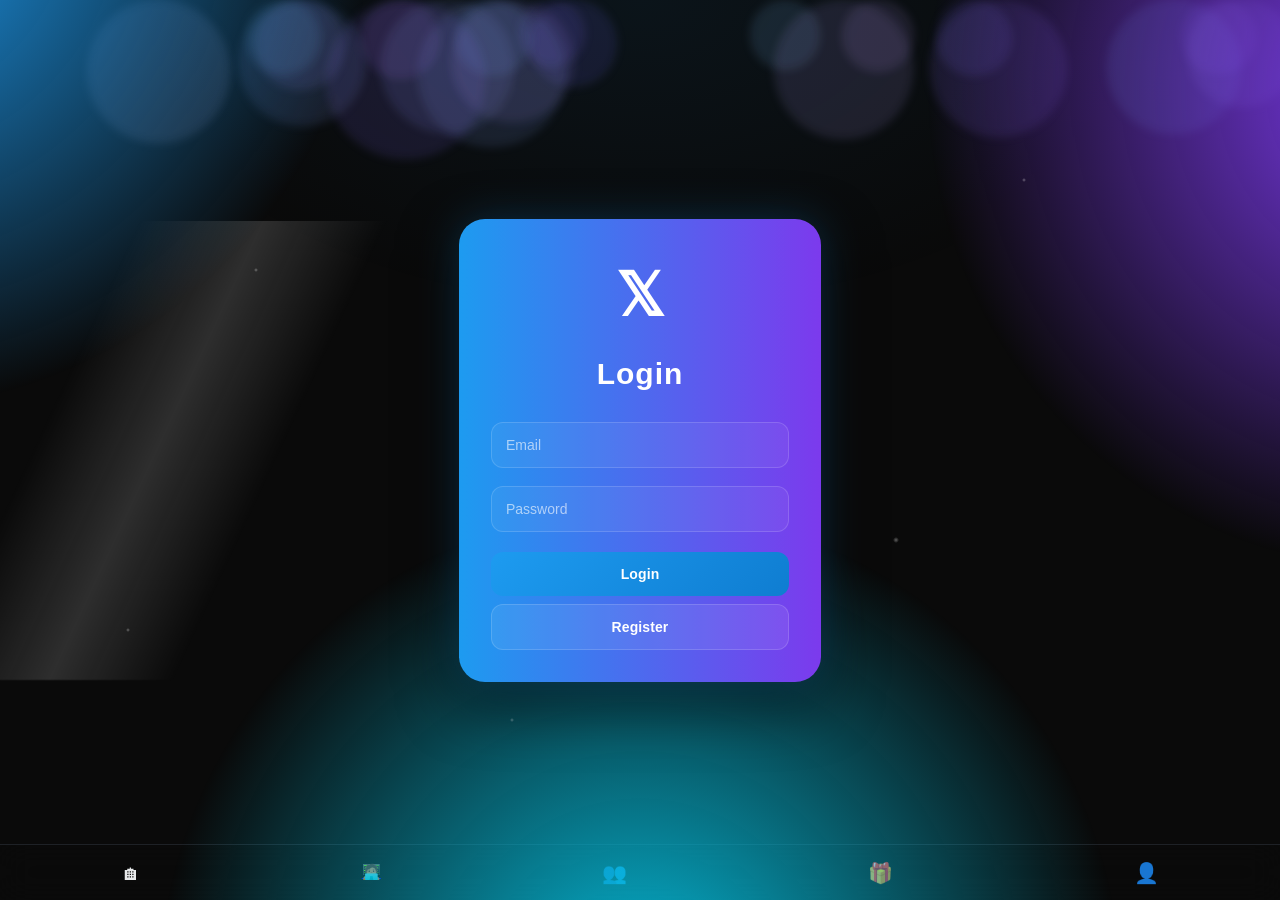
==== commit f35664b4: "Replace staff button with link to staff.html" ====
--- a/index.html
+++ b/index.html
@@ -131,7 +131,7 @@
 <!-- NAV -->
 <div class="bottom-nav">
  <span onclick="goHome()">🏠︎</span>
-   <span onclick="openStaff()">🧑🏽‍💻</span>
+<a href="staff.html">🧑🏽‍💻</a>
   <span onclick="openFriends()">👥</span>
   <span onclick="openRewards()">🎁</span>
   <span onclick="openMyProfile()">👤</span>
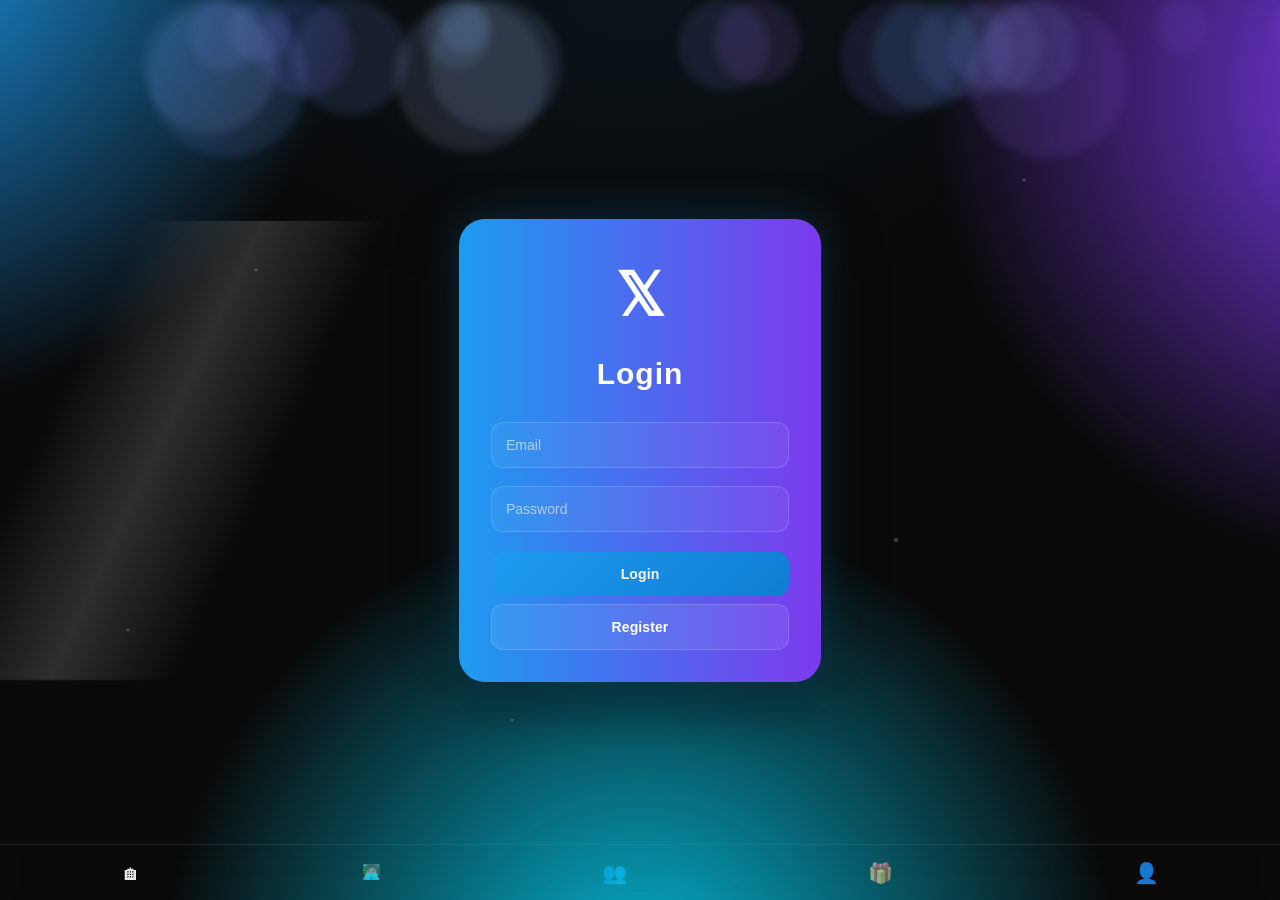
==== commit 1f2369d8: "Update tweet input placeholder text" ====
--- a/index.html
+++ b/index.html
@@ -40,7 +40,7 @@
   <div class="feed">
     <!-- Tweet compose box -->
     <div class="tweet-compose">
-      <textarea id="tweetInput" placeholder="Kaj se dogaja?"></textarea>
+      <textarea id="tweetInput" placeholder="povej kaj "></textarea>
 
       <!-- Image preview -->
       <div id="imagePreviewWrap">
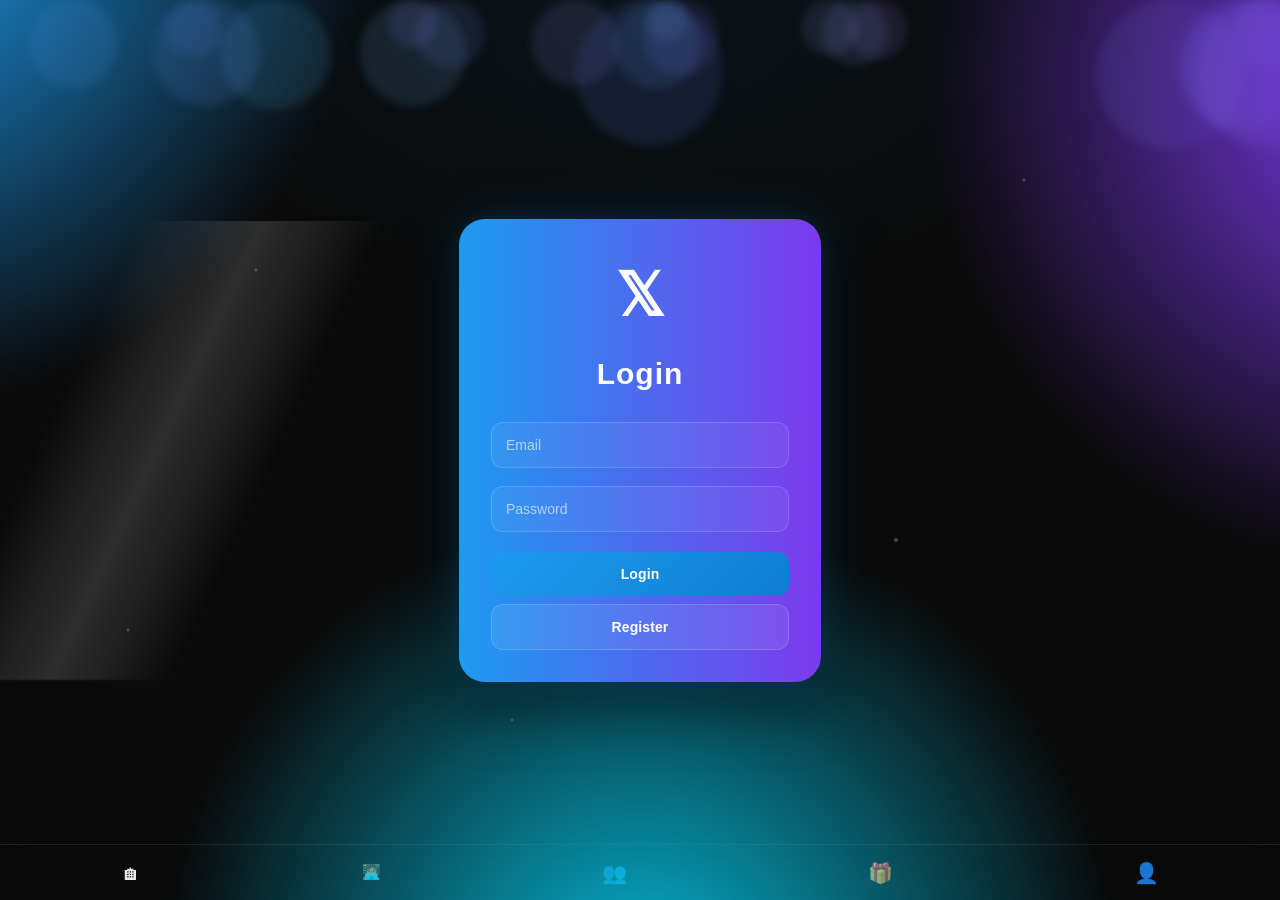
==== commit 2e5675a8: "Add files via upload" ====
--- a/index.html
+++ b/index.html
@@ -5,6 +5,13 @@
 <title>X Clone</title>
 <meta name="viewport" content="width=device-width, initial-scale=1.0">
 <link rel="stylesheet" href="style.css">
+
+<!-- ✔️ DODANO: varni color tag styling -->
+<style>
+  .color-red { color: red; }
+  .color-blue { color: dodgerblue; }
+  .color-green { color: limegreen; }
+</style>
 
 </head>
 
@@ -38,45 +45,45 @@
 <div class="layout">
 
   <div class="feed">
-    <!-- Tweet compose box -->
+
     <div class="tweet-compose">
       <textarea id="tweetInput" placeholder="povej kaj "></textarea>
 
-      <!-- Image preview -->
       <div id="imagePreviewWrap">
         <img id="imagePreview" src="" alt="Predogled slike">
-        <button id="removeImageBtn" onclick="removeImage()" title="Odstrani sliko">✕</button>
+        <button id="removeImageBtn" onclick="removeImage()">✕</button>
       </div>
 
-      <!-- Video preview -->
       <div id="videoPreviewWrap">
         <video id="videoPreview" controls></video>
-        <button id="removeVideoBtn" onclick="removeVideo()" title="Odstrani video">✕</button>
+        <button id="removeVideoBtn" onclick="removeVideo()">✕</button>
       </div>
 
-      <!-- Progress bar za nalaganje videa -->
-      <div id="uploadProgressWrap" class="upload-progress-wrap">
-        <div id="uploadProgressBar" class="upload-progress-bar"></div>
+      <div id="uploadProgressWrap">
+        <div id="uploadProgressBar"></div>
       </div>
 
       <div class="tweet-actions-row">
         <div class="tweet-media-btns">
-          <input
-            id="imageInput"
-            type="file"
+
+          <input id="imageInput" type="file"
             accept="image/jpeg,image/png,image/gif,image/webp"
-            onchange="previewImage(event)"
-          >
-          <button class="media-btn" onclick="document.getElementById('imageInput').click()" title="Dodaj sliko">🖼️</button>
+            onchange="previewImage(event)">
 
-          <input
-            id="videoInput"
-            type="file"
+          <button onclick="document.getElementById('imageInput').click()">
+            🖼️
+          </button>
+
+          <input id="videoInput" type="file"
             accept="video/mp4,video/webm,video/quicktime"
-            onchange="previewVideo(event)"
-          >
-          <button class="media-btn" onclick="document.getElementById('videoInput').click()" title="Dodaj video">🎥</button>
+            onchange="previewVideo(event)">
+
+          <button onclick="document.getElementById('videoInput').click()">
+            🎥
+          </button>
+
         </div>
+
         <button onclick="addTweet()">Post</button>
       </div>
     </div>
@@ -109,7 +116,10 @@
   <div id="profilePage">
     <div class="profile-header">
       <div id="profileAvatar" class="avatar avatar-large"></div>
+
+      <!-- ✔️ barvno ime (JS ga bo napolnil z innerHTML) -->
       <h2 id="profileName"></h2>
+
       <div id="profileBadge"></div>
     </div>
 
@@ -117,42 +127,48 @@
       <input id="profilePicInput" type="file" accept="image/*">
       <button onclick="uploadProfilePic()">Shrani profilno sliko</button>
 
-      <input id="usernameInput" type="text" placeholder="Novo uporabniško ime" style="margin-top:15px;">
+      <input id="usernameInput" type="text"
+        placeholder="Uporabniško ime (lahko <red>test</red>)"
+        style="margin-top:15px;">
+
       <button onclick="updateUsername()">Shrani uporabniško ime</button>
     </div>
 
     <button onclick="closeProfile()">Back</button>
 
-    <button id="logoutBtn" class="hidden" style="margin-top:10px;background:#333;" onclick="logout()">Odjava</button>
+    <button id="logoutBtn" class="hidden"
+      style="margin-top:10px;background:#333;"
+      onclick="logout()">Odjava</button>
   </div>
 
 </div>
 
 <!-- NAV -->
 <div class="bottom-nav">
- <span onclick="goHome()">🏠︎</span>
-<a href="staff.html">🧑🏽‍💻</a>
+  <span onclick="goHome()">🏠︎</span>
+  <a href="staff.html">🧑🏽‍💻</a>
   <span onclick="openFriends()">👥</span>
   <span onclick="openRewards()">🎁</span>
   <span onclick="openMyProfile()">👤</span>
 </div>
 
-<!-- Lightbox za prikaz slik v polni velikosti -->
+<!-- LIGHTBOX -->
 <div id="lightbox">
-  <button id="lightboxClose" onclick="closeLightbox()">✕</button>
-  <img id="lightboxImg" src="" alt="Slika v polni velikosti">
+  <button onclick="closeLightbox()">✕</button>
+  <img id="lightboxImg" src="">
 </div>
 
+<!-- floating circles -->
 <script>
-for(let i=0;i<20;i++){
-  const c=document.createElement("div");
-  c.className="floating-circle";
-  const size=Math.random()*120+40;
-  c.style.width=size+"px";
-  c.style.height=size+"px";
-  c.style.left=Math.random()*100+"vw";
-  c.style.background=`rgba(${Math.random()*100+100},${Math.random()*100+100},255,0.12)`;
-  c.style.animationDuration=(Math.random()*20+15)+"s";
+for (let i = 0; i < 20; i++) {
+  const c = document.createElement("div");
+  c.className = "floating-circle";
+  const size = Math.random() * 120 + 40;
+  c.style.width = size + "px";
+  c.style.height = size + "px";
+  c.style.left = Math.random() * 100 + "vw";
+  c.style.background = `rgba(${Math.random()*100+100},${Math.random()*100+100},255,0.12)`;
+  c.style.animationDuration = (Math.random() * 20 + 15) + "s";
   document.body.appendChild(c);
 }
 </script>
@@ -160,4 +176,4 @@
 <script type="module" src="main.js"></script>
 
 </body>
-</html>
+</html>
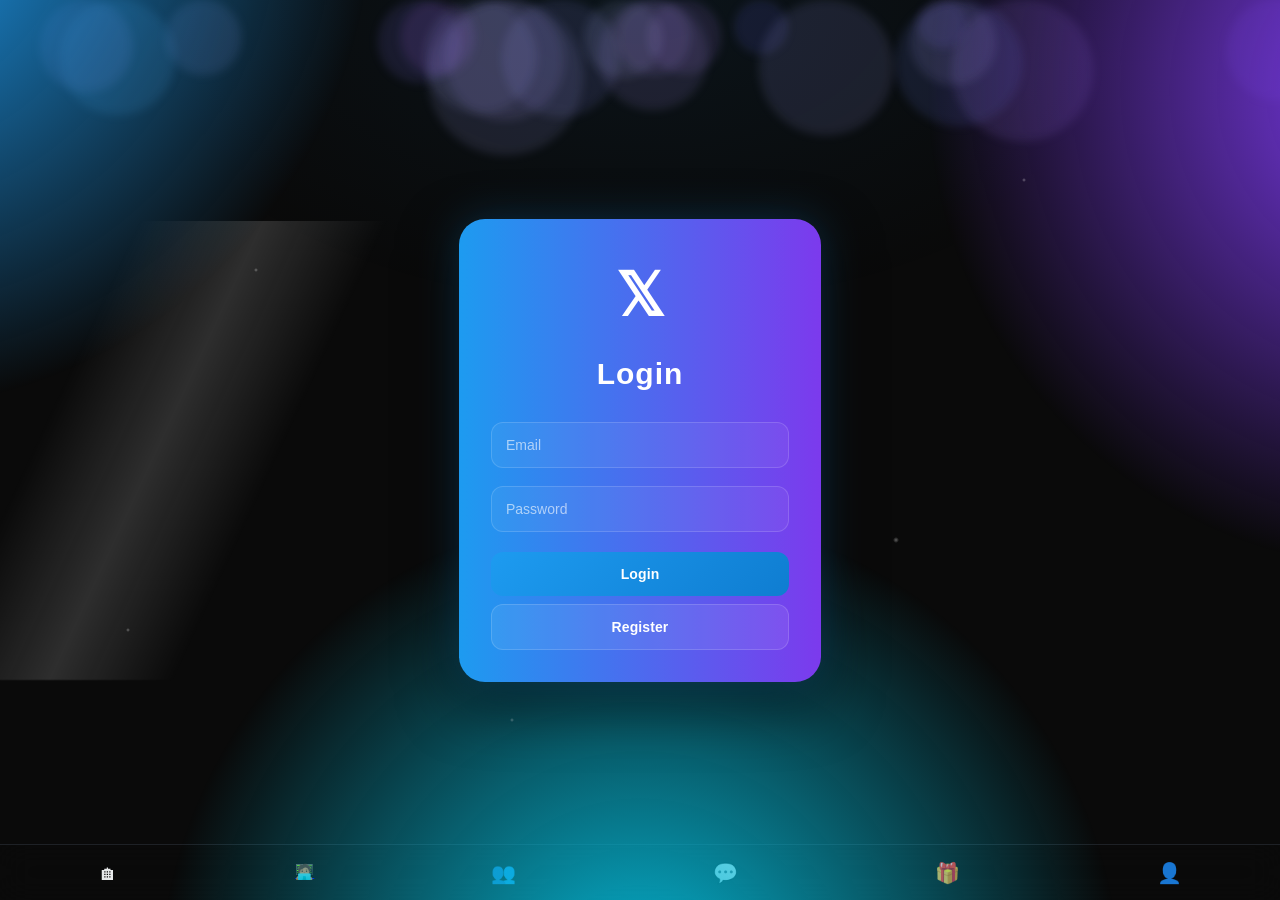
==== commit 3130fd8e: "Add files via upload" ====
--- a/index.html
+++ b/index.html
@@ -5,14 +5,7 @@
 <title>X Clone</title>
 <meta name="viewport" content="width=device-width, initial-scale=1.0">
 <link rel="stylesheet" href="style.css">
-
-<!-- ✔️ DODANO: varni color tag styling -->
-<style>
-  .color-red { color: red; }
-  .color-blue { color: dodgerblue; }
-  .color-green { color: limegreen; }
-</style>
-
+<link rel="stylesheet" href="messages.css">
 </head>
 
 <body>
@@ -45,45 +38,45 @@
 <div class="layout">
 
   <div class="feed">
-
+    <!-- Tweet compose box -->
     <div class="tweet-compose">
-      <textarea id="tweetInput" placeholder="povej kaj "></textarea>
-
+      <textarea id="tweetInput" placeholder="Kaj se dogaja?"></textarea>
+
+      <!-- Image preview -->
       <div id="imagePreviewWrap">
         <img id="imagePreview" src="" alt="Predogled slike">
-        <button id="removeImageBtn" onclick="removeImage()">✕</button>
-      </div>
-
+        <button id="removeImageBtn" onclick="removeImage()" title="Odstrani sliko">✕</button>
+      </div>
+
+      <!-- Video preview -->
       <div id="videoPreviewWrap">
         <video id="videoPreview" controls></video>
-        <button id="removeVideoBtn" onclick="removeVideo()">✕</button>
-      </div>
-
-      <div id="uploadProgressWrap">
-        <div id="uploadProgressBar"></div>
+        <button id="removeVideoBtn" onclick="removeVideo()" title="Odstrani video">✕</button>
+      </div>
+
+      <!-- Progress bar za nalaganje videa -->
+      <div id="uploadProgressWrap" class="upload-progress-wrap">
+        <div id="uploadProgressBar" class="upload-progress-bar"></div>
       </div>
 
       <div class="tweet-actions-row">
         <div class="tweet-media-btns">
-
-          <input id="imageInput" type="file"
+          <input
+            id="imageInput"
+            type="file"
             accept="image/jpeg,image/png,image/gif,image/webp"
-            onchange="previewImage(event)">
-
-          <button onclick="document.getElementById('imageInput').click()">
-            🖼️
-          </button>
-
-          <input id="videoInput" type="file"
+            onchange="previewImage(event)"
+          >
+          <button class="media-btn" onclick="document.getElementById('imageInput').click()" title="Dodaj sliko">🖼️</button>
+
+          <input
+            id="videoInput"
+            type="file"
             accept="video/mp4,video/webm,video/quicktime"
-            onchange="previewVideo(event)">
-
-          <button onclick="document.getElementById('videoInput').click()">
-            🎥
-          </button>
-
+            onchange="previewVideo(event)"
+          >
+          <button class="media-btn" onclick="document.getElementById('videoInput').click()" title="Dodaj video">🎥</button>
         </div>
-
         <button onclick="addTweet()">Post</button>
       </div>
     </div>
@@ -109,6 +102,46 @@
     <button onclick="backToFeed()">Back</button>
   </div>
 
+  <!-- MESSAGES PAGE -->
+  <div id="messagesPage">
+    <h2>Sporočila 💬</h2>
+    <div id="conversationsList"></div>
+    <button onclick="backToFeed()">Nazaj</button>
+  </div>
+
+  <!-- CHAT PAGE -->
+  <div id="chatPage">
+    <div class="chat-header">
+      <span id="chatHeader"></span>
+      <a href="index.html" class="button">← Nazaj</a>
+
+<style>
+.button {
+  display: inline-block;
+  padding: 10px 15px;
+  background: #333;
+  color: white;
+  text-decoration: none;
+  border-radius: 5px;
+}
+.button:hover {
+  background: #555;
+}
+</style>
+    </div>
+    
+    <div id="messagesContainer" class="messages-container"></div>
+    
+    <div class="chat-input-wrap">
+      <input 
+        id="messageInput" 
+        type="text" 
+        placeholder="Vnesi sporočilo..."
+      >
+      <button onclick="sendMessage()">Pošlji</button>
+    </div>
+  </div>
+
   <!-- REWARDS -->
   <div id="rewardsPage"></div>
 
@@ -116,10 +149,7 @@
   <div id="profilePage">
     <div class="profile-header">
       <div id="profileAvatar" class="avatar avatar-large"></div>
-
-      <!-- ✔️ barvno ime (JS ga bo napolnil z innerHTML) -->
       <h2 id="profileName"></h2>
-
       <div id="profileBadge"></div>
     </div>
 
@@ -127,18 +157,13 @@
       <input id="profilePicInput" type="file" accept="image/*">
       <button onclick="uploadProfilePic()">Shrani profilno sliko</button>
 
-      <input id="usernameInput" type="text"
-        placeholder="Uporabniško ime (lahko <red>test</red>)"
-        style="margin-top:15px;">
-
+      <input id="usernameInput" type="text" placeholder="Novo uporabniško ime" style="margin-top:15px;">
       <button onclick="updateUsername()">Shrani uporabniško ime</button>
     </div>
 
     <button onclick="closeProfile()">Back</button>
 
-    <button id="logoutBtn" class="hidden"
-      style="margin-top:10px;background:#333;"
-      onclick="logout()">Odjava</button>
+    <button id="logoutBtn" class="hidden" style="margin-top:10px;background:#333;" onclick="logout()">Odjava</button>
   </div>
 
 </div>
@@ -148,27 +173,27 @@
   <span onclick="goHome()">🏠︎</span>
   <a href="staff.html">🧑🏽‍💻</a>
   <span onclick="openFriends()">👥</span>
+  <span onclick="openMessages()">💬</span>
   <span onclick="openRewards()">🎁</span>
   <span onclick="openMyProfile()">👤</span>
 </div>
 
-<!-- LIGHTBOX -->
+<!-- Lightbox za prikaz slik v polni velikosti -->
 <div id="lightbox">
-  <button onclick="closeLightbox()">✕</button>
-  <img id="lightboxImg" src="">
-</div>
-
-<!-- floating circles -->
+  <button id="lightboxClose" onclick="closeLightbox()">✕</button>
+  <img id="lightboxImg" src="" alt="Slika v polni velikosti">
+</div>
+
 <script>
-for (let i = 0; i < 20; i++) {
-  const c = document.createElement("div");
-  c.className = "floating-circle";
-  const size = Math.random() * 120 + 40;
-  c.style.width = size + "px";
-  c.style.height = size + "px";
-  c.style.left = Math.random() * 100 + "vw";
-  c.style.background = `rgba(${Math.random()*100+100},${Math.random()*100+100},255,0.12)`;
-  c.style.animationDuration = (Math.random() * 20 + 15) + "s";
+for(let i=0;i<20;i++){
+  const c=document.createElement("div");
+  c.className="floating-circle";
+  const size=Math.random()*120+40;
+  c.style.width=size+"px";
+  c.style.height=size+"px";
+  c.style.left=Math.random()*100+"vw";
+  c.style.background=`rgba(${Math.random()*100+100},${Math.random()*100+100},255,0.12)`;
+  c.style.animationDuration=(Math.random()*20+15)+"s";
   document.body.appendChild(c);
 }
 </script>
--- a/messages.css
+++ b/messages.css
@@ -0,0 +1,203 @@
+.bottom-nav.hidden {
+  display: none !important;
+}
+/* ───────────────────────────────
+   MESSAGES PAGE
+─────────────────────────────── */
+
+#messagesPage {
+  display: none;
+  padding: 16px;
+  background: linear-gradient(135deg, #667eea, #764ba2);
+  min-height: 100vh;
+  box-sizing: border-box;
+}
+
+#messagesPage h2 {
+  color: white;
+  text-align: center;
+  margin-bottom: 16px;
+  font-size: 20px;
+  font-weight: 600;
+}
+
+/* ───────────────────────────────
+   CONVERSATIONS LIST
+─────────────────────────────── */
+
+#conversationsList {
+  display: flex;
+  flex-direction: column;
+  gap: 10px;
+  max-height: 70vh;
+  overflow-y: auto;
+  padding-right: 4px;
+}
+
+.conversation-item {
+  display: flex;
+  align-items: center;
+  gap: 12px;
+  padding: 12px;
+  background: rgba(255, 255, 255, 0.92);
+  border-radius: 12px;
+  cursor: pointer;
+  transition: 0.2s ease;
+  backdrop-filter: blur(6px);
+}
+
+.conversation-item:hover {
+  transform: translateX(4px);
+  background: white;
+}
+
+.conversation-info b {
+  display: block;
+  font-size: 15px;
+  color: #222;
+}
+
+.conversation-preview {
+  font-size: 13px;
+  color: #666;
+  white-space: nowrap;
+  overflow: hidden;
+  text-overflow: ellipsis;
+}
+
+/* ───────────────────────────────
+   CHAT PAGE
+─────────────────────────────── */
+
+#chatPage {
+  display: none;
+  height: 100vh;
+  display: flex;
+  flex-direction: column;
+  background: #f6f7fb;
+  overflow: hidden;
+}
+
+/* HEADER */
+.chat-header {
+  display: flex;
+  justify-content: space-between;
+  align-items: center;
+  padding: 14px 16px;
+  background: linear-gradient(135deg, #667eea, #764ba2);
+  color: white;
+  font-weight: 600;
+  font-size: 16px;
+}
+
+/* ───────────────────────────────
+   MESSAGES
+─────────────────────────────── */
+
+.messages-container {
+  flex: 1;
+  overflow-y: auto;
+  padding: 16px;
+  display: flex;
+  flex-direction: column;
+  gap: 10px;
+}
+
+/* MESSAGE BUBBLE */
+.message-item {
+  max-width: 75%;
+  padding: 10px 14px;
+  border-radius: 16px;
+  font-size: 14px;
+  line-height: 1.4;
+  word-break: break-word;
+  animation: fadeIn 0.2s ease;
+}
+
+/* animation */
+@keyframes fadeIn {
+  from { opacity: 0; transform: translateY(6px); }
+  to { opacity: 1; transform: translateY(0); }
+}
+
+/* OWN MESSAGE */
+.own-message {
+  align-self: flex-end;
+  background: linear-gradient(135deg, #667eea, #764ba2);
+  color: white;
+  border-bottom-right-radius: 6px;
+}
+
+/* OTHER MESSAGE */
+.other-message {
+  align-self: flex-start;
+  background: white;
+  color: #222;
+  border-bottom-left-radius: 6px;
+  box-shadow: 0 2px 8px rgba(0,0,0,0.06);
+}
+
+/* ───────────────────────────────
+   INPUT AREA
+─────────────────────────────── */
+
+.chat-input-wrap {
+  display: flex;
+  gap: 10px;
+  padding: 12px;
+  background: white;
+  border-top: 1px solid #eee;
+}
+
+#messageInput {
+  flex: 1;
+  padding: 10px 14px;
+  border-radius: 20px;
+  border: 1px solid #ddd;
+  outline: none;
+  font-size: 14px;
+}
+
+#messageInput:focus {
+  border-color: #667eea;
+  box-shadow: 0 0 0 3px rgba(102,126,234,0.15);
+}
+
+.chat-input-wrap button {
+  padding: 10px 14px;
+  border-radius: 20px;
+  border: none;
+  background: linear-gradient(135deg, #667eea, #764ba2);
+  color: white;
+  font-weight: 600;
+  cursor: pointer;
+}
+
+/* ───────────────────────────────
+   EMPTY STATE
+─────────────────────────────── */
+
+.section-empty {
+  text-align: center;
+  color: rgba(255,255,255,0.8);
+  padding: 20px;
+  font-style: italic;
+}
+
+/* ───────────────────────────────
+   RESPONSIVE
+─────────────────────────────── */
+
+@media (max-width: 600px) {
+  .message-item {
+    max-width: 85%;
+  }
+
+  .messages-container {
+    padding: 12px;
+  }
+
+  .chat-header {
+    padding: 12px;
+  }
+}
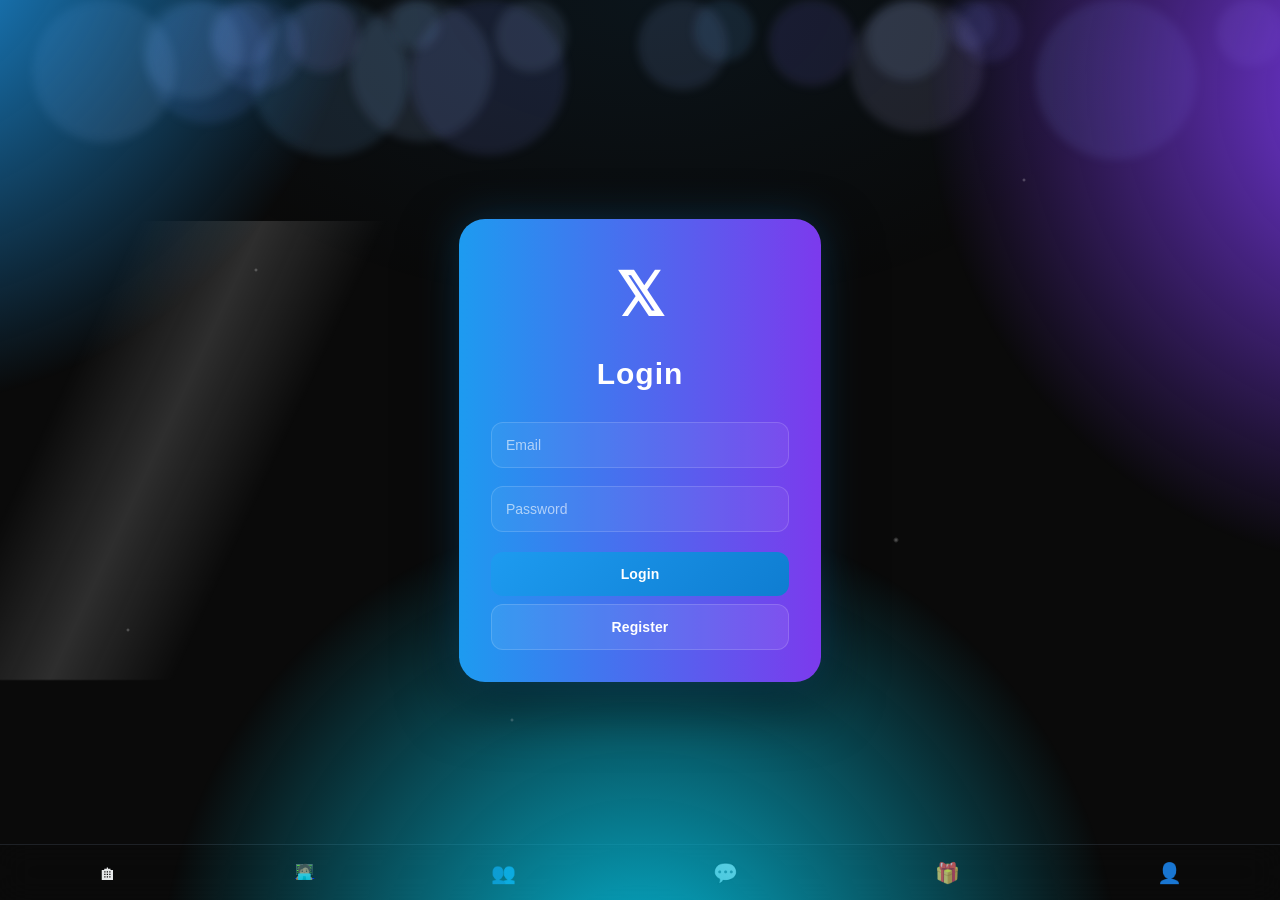
==== commit d11ff598: "Update and rename 1index.html to index.html" ====
--- a/index.html
+++ b/index.html
@@ -201,4 +201,4 @@
 <script type="module" src="main.js"></script>
 
 </body>
-</html>+</html>
--- a/messages.css
+++ b/messages.css
@@ -1,203 +1,397 @@
-.bottom-nav.hidden {
-  display: none !important;
-}
-/* ───────────────────────────────
-   MESSAGES PAGE
-─────────────────────────────── */
-
-#messagesPage {
-  display: none;
-  padding: 16px;
-  background: linear-gradient(135deg, #667eea, #764ba2);
-  min-height: 100vh;
-  box-sizing: border-box;
-}
-
-#messagesPage h2 {
-  color: white;
-  text-align: center;
-  margin-bottom: 16px;
-  font-size: 20px;
-  font-weight: 600;
-}
-
-/* ───────────────────────────────
-   CONVERSATIONS LIST
-─────────────────────────────── */
-
-#conversationsList {
+/* ── Messenger-style chat (iMessage Light look) — polepšana verzija ───────── */
+
+/* ✔️ Gumb za pošiljanje fotografij */
+.btn-send-photo {
+  background: none;
+  border: none;
+  font-size: 22px;
+  cursor: pointer;
+  padding: 6px 8px;
+  line-height: 1;
+  flex-shrink: 0;
+  border-radius: 50%;
+  transition: background 0.15s ease, transform 0.12s ease;
+}
+.btn-send-photo:hover {
+  background: rgba(52, 199, 89, 0.1);
+  transform: scale(1.08);
+}
+.btn-send-photo:disabled {
+  opacity: 0.4;
+  cursor: not-allowed;
+  transform: none;
+}
+
+/* ✔️ Mehurček s sliko */
+.msg-bubble.image-bubble {
+  padding: 4px;
+  background: transparent;
+  box-shadow: none;
+}
+.msg-image {
+  max-width: 220px;
+  max-height: 300px;
+  border-radius: 16px;
+  display: block;
+  cursor: pointer;
+  object-fit: cover;
+  box-shadow: 0 2px 8px rgba(0,0,0,0.12);
+  transition: transform 0.18s ease, box-shadow 0.18s ease;
+}
+.msg-image:hover {
+  transform: scale(1.015);
+  box-shadow: 0 4px 14px rgba(0,0,0,0.18);
+}
+.own-bubble.image-bubble .msg-image {
+  margin-left: auto;
+}
+
+#chatPage {
+  height: 100vh;
+  color: #1c1c1e;
+  position: relative;
+  background-color: #f7f8fa;
+  background-image:
+    radial-gradient(600px circle at 12% 8%, rgba(52, 199, 89, 0.10), transparent 55%),
+    radial-gradient(500px circle at 88% 18%, rgba(88, 199, 250, 0.08), transparent 55%),
+    radial-gradient(700px circle at 25% 95%, rgba(255, 214, 100, 0.07), transparent 55%),
+    linear-gradient(180deg, #fbfbfd 0%, #f5f6f8 100%);
+  background-attachment: fixed;
+  overflow: hidden;
+}
+
+#chatPage::before {
+  content: "";
+  position: absolute;
+  inset: 0;
+  pointer-events: none;
+  background-image: radial-gradient(rgba(0,0,0,0.035) 1px, transparent 1px);
+  background-size: 22px 22px;
+  opacity: 0.5;
+  z-index: 0;
+}
+
+#chatHeader,
+#messagesContainer,
+.chat-input-bar {
+  position: relative;
+  z-index: 1;
+}
+
+#chatHeader {
+  display: flex;
+  align-items: center;
+  gap: 10px;
+  padding: 12px 16px;
+  border-bottom: 1px solid rgba(0,0,0,0.06);
+  position: sticky;
+  top: 0;
+  background: rgba(255, 255, 255, 0.72);
+  backdrop-filter: blur(18px) saturate(180%);
+  -webkit-backdrop-filter: blur(18px) saturate(180%);
+  box-shadow: 0 1px 0 rgba(0,0,0,0.04);
+  z-index: 5;
+  color: #1c1c1e;
+}
+
+#messagesContainer {
+  flex: 1;
+  overflow-y: auto;
+  padding: 18px 12px;
   display: flex;
   flex-direction: column;
   gap: 10px;
-  max-height: 70vh;
-  overflow-y: auto;
-  padding-right: 4px;
+  background: transparent;
+  scroll-behavior: smooth;
+}
+
+#messagesContainer::-webkit-scrollbar {
+  width: 6px;
+}
+#messagesContainer::-webkit-scrollbar-thumb {
+  background: rgba(0,0,0,0.15);
+  border-radius: 10px;
+}
+#messagesContainer::-webkit-scrollbar-thumb:hover {
+  background: rgba(0,0,0,0.28);
+}
+
+.section-empty {
+  text-align: center;
+  color: #b0b0b6;
+  margin-top: 40px;
+  font-size: 13px;
+  display: flex;
+  flex-direction: column;
+  align-items: center;
+  gap: 6px;
+}
+.section-empty::before {
+  content: "💬";
+  font-size: 26px;
+  opacity: 0.5;
+}
+
+/* Skupina zaporednih sporočil istega pošiljatelja */
+.msg-group {
+  display: flex;
+  align-items: flex-end;
+  gap: 6px;
+  max-width: 78%;
+  animation: msgIn 0.28s cubic-bezier(0.22, 1, 0.36, 1);
+}
+
+@keyframes msgIn {
+  from { opacity: 0; transform: translateY(10px) scale(0.96); }
+  to   { opacity: 1; transform: translateY(0) scale(1); }
+}
+
+.own-group {
+  align-self: flex-end;
+  flex-direction: row-reverse;
+}
+
+.other-group {
+  align-self: flex-start;
+}
+
+.msg-avatar {
+  flex-shrink: 0;
+  width: 28px;
+}
+
+.msg-avatar img,
+.msg-avatar .avatar-small {
+  width: 28px;
+  height: 28px;
+  border-radius: 50%;
+  object-fit: cover;
+  border: 1.5px solid rgba(0,0,0,0.08);
+  box-shadow: 0 1px 3px rgba(0,0,0,0.08);
+}
+
+.msg-bubbles {
+  display: flex;
+  flex-direction: column;
+  gap: 2px;
+  max-width: 100%;
+}
+
+.own-group .msg-bubbles {
+  align-items: flex-end;
+}
+
+.other-group .msg-bubbles {
+  align-items: flex-start;
+}
+
+.msg-sender-name {
+  font-size: 11px;
+  color: #9a9aa0;
+  margin: 0 8px 2px;
+  font-weight: 600;
+  letter-spacing: 0.1px;
+}
+
+/* Mehurčki - iMessage slog, z rahlim gradientom za globino */
+.msg-bubble {
+  position: relative;
+  padding: 9px 14px;
+  border-radius: 20px;
+  font-size: 15px;
+  line-height: 1.4;
+  max-width: min(280px, 75vw);
+  width: fit-content;
+  display: inline-flex;
+  align-items: center;
+  gap: 6px;
+  transition: transform 0.15s ease, box-shadow 0.15s ease;
+}
+
+.msg-bubble:hover {
+  transform: translateY(-1px);
+}
+
+/* Poslana sporočila - zelen gradient (SMS) */
+.own-bubble {
+  background: linear-gradient(135deg, #3ddc6a 0%, #2fb655 100%);
+  color: #fff;
+  border: none;
+  border-bottom-right-radius: 4px;
+  box-shadow: 0 2px 6px rgba(46, 182, 85, 0.28);
+}
+
+/* Prejeta sporočila - siva, rahlo topla (iMessage prejemnik) */
+.other-bubble {
+  background: #eeeef1;
+  color: #1c1c1e;
+  border: none;
+  border-bottom-left-radius: 4px;
+  box-shadow: 0 1px 3px rgba(0,0,0,0.06);
+}
+
+/* Zaokroženost robov glede na položaj v skupini */
+.own-bubble.first { border-top-right-radius: 20px; }
+.own-bubble.last   { border-bottom-right-radius: 4px; }
+.own-bubble.middle { border-top-right-radius: 4px; border-bottom-right-radius: 4px; }
+
+.other-bubble.first { border-top-left-radius: 20px; }
+.other-bubble.last   { border-bottom-left-radius: 4px; }
+.other-bubble.middle { border-top-left-radius: 4px; border-bottom-left-radius: 4px; }
+
+.msg-text {
+  white-space: pre-wrap;
+  overflow-wrap: normal;
+  word-break: normal;
+}
+
+.msg-time {
+  font-size: 11px;
+  color: #a7a7ad;
+  margin: 3px 8px 0;
+}
+
+.own-group .msg-time {
+  align-self: flex-end;
+}
+
+.other-group .msg-time {
+  align-self: flex-start;
+}
+
+/* Gumb za brisanje - prikaže se ob hoverju nad lastnim sporočilom */
+.btn-delete-msg {
+  border: none;
+  background: transparent;
+  color: rgba(255,255,255,0.85);
+  cursor: pointer;
+  font-size: 12px;
+  padding: 0 2px;
+  opacity: 0;
+  transition: opacity 0.15s, transform 0.15s;
+}
+
+.own-bubble:hover .btn-delete-msg {
+  opacity: 1;
+}
+
+.btn-delete-msg:hover {
+  transform: scale(1.2);
+  color: #ffdcd9;
+}
+
+/* ── Seznam pogovorov ─────────────────────────────────── */
+
+#messagesPage {
+  color: #1c1c1e;
+  min-height: 100vh;
+  background-color: #f7f8fa;
+  background-image:
+    radial-gradient(600px circle at 90% 0%, rgba(52, 199, 89, 0.08), transparent 55%),
+    radial-gradient(500px circle at 5% 30%, rgba(88, 199, 250, 0.06), transparent 55%),
+    linear-gradient(180deg, #fbfbfd 0%, #f5f6f8 100%);
+  background-attachment: fixed;
 }
 
 .conversation-item {
   display: flex;
   align-items: center;
-  gap: 12px;
-  padding: 12px;
-  background: rgba(255, 255, 255, 0.92);
-  border-radius: 12px;
-  cursor: pointer;
-  transition: 0.2s ease;
-  backdrop-filter: blur(6px);
+  gap: 10px;
+  padding: 12px 16px;
+  cursor: pointer;
+  border-bottom: 1px solid rgba(0,0,0,0.05);
+  transition: background 0.15s ease;
 }
 
 .conversation-item:hover {
-  transform: translateX(4px);
-  background: white;
+  background: rgba(52, 199, 89, 0.05);
+}
+
+.conversation-item:active {
+  background: rgba(52, 199, 89, 0.09);
+}
+
+.conversation-info {
+  flex: 1;
+  min-width: 0;
 }
 
 .conversation-info b {
   display: block;
   font-size: 15px;
-  color: #222;
+  color: #1c1c1e;
 }
 
 .conversation-preview {
+  margin: 0;
   font-size: 13px;
-  color: #666;
+  color: #8e8e93;
   white-space: nowrap;
   overflow: hidden;
   text-overflow: ellipsis;
 }
 
-/* ───────────────────────────────
-   CHAT PAGE
-─────────────────────────────── */
-
-#chatPage {
-  display: none;
-  height: 100vh;
-  display: flex;
-  flex-direction: column;
-  background: #f6f7fb;
-  overflow: hidden;
-}
-
-/* HEADER */
-.chat-header {
-  display: flex;
-  justify-content: space-between;
-  align-items: center;
-  padding: 14px 16px;
-  background: linear-gradient(135deg, #667eea, #764ba2);
-  color: white;
-  font-weight: 600;
-  font-size: 16px;
-}
-
-/* ───────────────────────────────
-   MESSAGES
-─────────────────────────────── */
-
-.messages-container {
-  flex: 1;
-  overflow-y: auto;
-  padding: 16px;
-  display: flex;
-  flex-direction: column;
-  gap: 10px;
-}
-
-/* MESSAGE BUBBLE */
-.message-item {
-  max-width: 75%;
-  padding: 10px 14px;
-  border-radius: 16px;
-  font-size: 14px;
-  line-height: 1.4;
-  word-break: break-word;
-  animation: fadeIn 0.2s ease;
-}
-
-/* animation */
-@keyframes fadeIn {
-  from { opacity: 0; transform: translateY(6px); }
-  to { opacity: 1; transform: translateY(0); }
-}
-
-/* OWN MESSAGE */
-.own-message {
-  align-self: flex-end;
-  background: linear-gradient(135deg, #667eea, #764ba2);
-  color: white;
-  border-bottom-right-radius: 6px;
-}
-
-/* OTHER MESSAGE */
-.other-message {
-  align-self: flex-start;
-  background: white;
-  color: #222;
-  border-bottom-left-radius: 6px;
-  box-shadow: 0 2px 8px rgba(0,0,0,0.06);
-}
-
-/* ───────────────────────────────
-   INPUT AREA
-─────────────────────────────── */
-
-.chat-input-wrap {
-  display: flex;
-  gap: 10px;
-  padding: 12px;
-  background: white;
-  border-top: 1px solid #eee;
+.conversation-time {
+  font-size: 12px;
+  color: #b3b3b8;
+  flex-shrink: 0;
+}
+
+/* ── Vnosno polje spodaj ───────────────────────────────── */
+
+.chat-input-bar {
+  display: flex;
+  align-items: center;
+  gap: 8px;
+  padding: 10px 12px;
+  border-top: 1px solid rgba(0,0,0,0.06);
+  background: rgba(255, 255, 255, 0.72);
+  backdrop-filter: blur(18px) saturate(180%);
+  -webkit-backdrop-filter: blur(18px) saturate(180%);
 }
 
 #messageInput {
   flex: 1;
-  padding: 10px 14px;
+  border: 1px solid rgba(0,0,0,0.1);
+  background: #ffffff;
+  color: #1c1c1e;
   border-radius: 20px;
-  border: 1px solid #ddd;
+  padding: 10px 15px;
+  font-size: 14px;
+  resize: none;
   outline: none;
+  transition: border-color 0.15s, box-shadow 0.15s;
+}
+
+#messageInput:focus {
+  border-color: #34c759;
+  box-shadow: 0 0 0 3px rgba(52, 199, 89, 0.15);
+}
+
+#messageInput::placeholder {
+  color: #b0b0b6;
+}
+
+.btn-send {
+  border: none;
+  background: linear-gradient(135deg, #3ddc6a 0%, #2fb655 100%);
+  color: #fff;
+  font-weight: 600;
   font-size: 14px;
-}
-
-#messageInput:focus {
-  border-color: #667eea;
-  box-shadow: 0 0 0 3px rgba(102,126,234,0.15);
-}
-
-.chat-input-wrap button {
-  padding: 10px 14px;
-  border-radius: 20px;
-  border: none;
-  background: linear-gradient(135deg, #667eea, #764ba2);
-  color: white;
-  font-weight: 600;
-  cursor: pointer;
-}
-
-/* ───────────────────────────────
-   EMPTY STATE
-─────────────────────────────── */
-
-.section-empty {
-  text-align: center;
-  color: rgba(255,255,255,0.8);
-  padding: 20px;
-  font-style: italic;
-}
-
-/* ───────────────────────────────
-   RESPONSIVE
-─────────────────────────────── */
-
-@media (max-width: 600px) {
-  .message-item {
-    max-width: 85%;
-  }
-
-  .messages-container {
-    padding: 12px;
-  }
-
-  .chat-header {
-    padding: 12px;
-  }
-}+  cursor: pointer;
+  padding: 8px 16px;
+  border-radius: 16px;
+  box-shadow: 0 2px 6px rgba(46, 182, 85, 0.3);
+  transition: transform 0.12s ease, opacity 0.12s ease, box-shadow 0.12s ease;
+}
+
+.btn-send:hover {
+  transform: translateY(-1px);
+  opacity: 0.95;
+  box-shadow: 0 4px 10px rgba(46, 182, 85, 0.35);
+}
+
+.btn-send:active {
+  transform: translateY(0);
+  box-shadow: 0 1px 3px rgba(46, 182, 85, 0.3);
+}
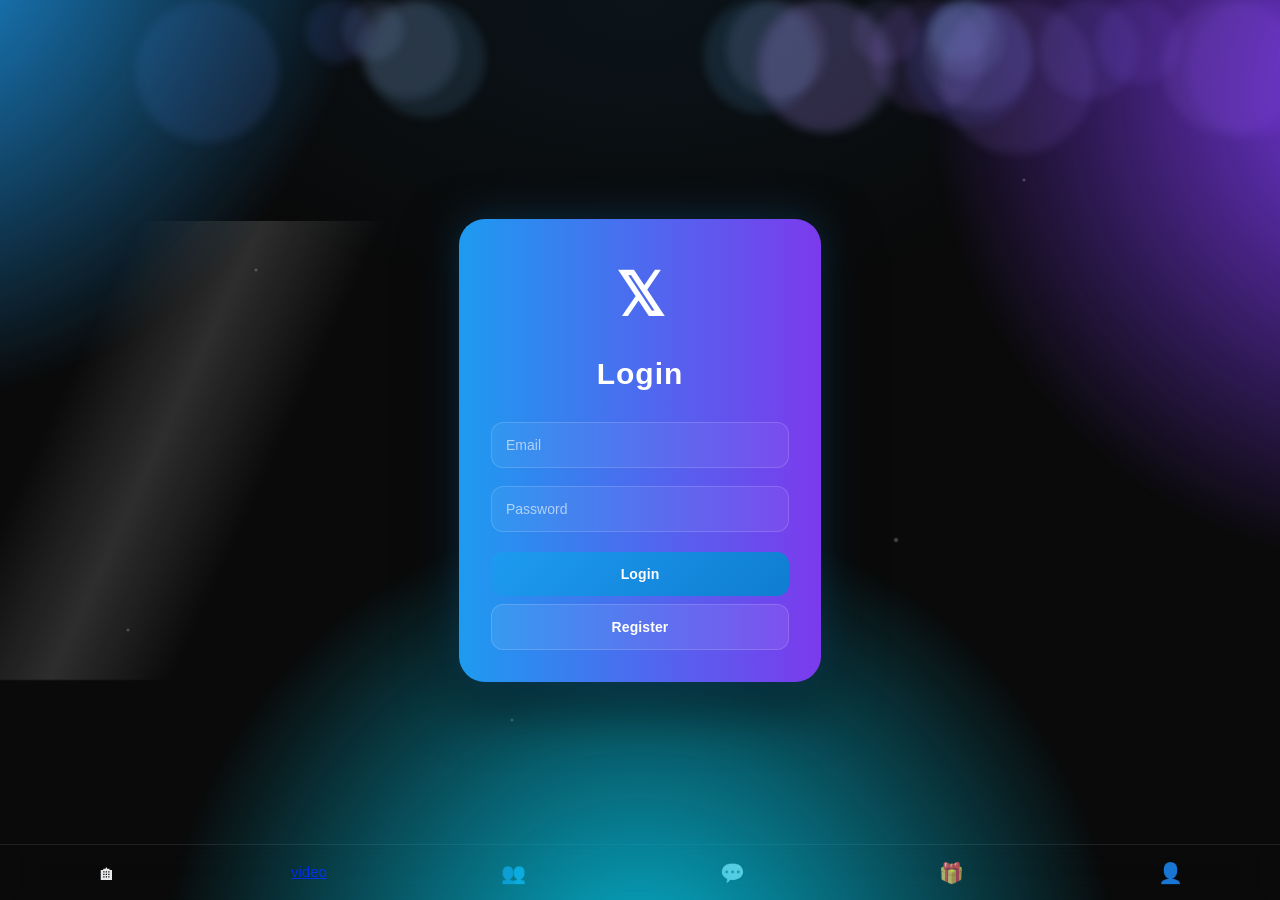
==== commit d391eaa4: "Replace staff link with video link in bottom nav" ====
--- a/index.html
+++ b/index.html
@@ -171,7 +171,7 @@
 <!-- NAV -->
 <div class="bottom-nav">
   <span onclick="goHome()">🏠︎</span>
-  <a href="staff.html">🧑🏽‍💻</a>
+  <a href="video.html">video</a>
   <span onclick="openFriends()">👥</span>
   <span onclick="openMessages()">💬</span>
   <span onclick="openRewards()">🎁</span>
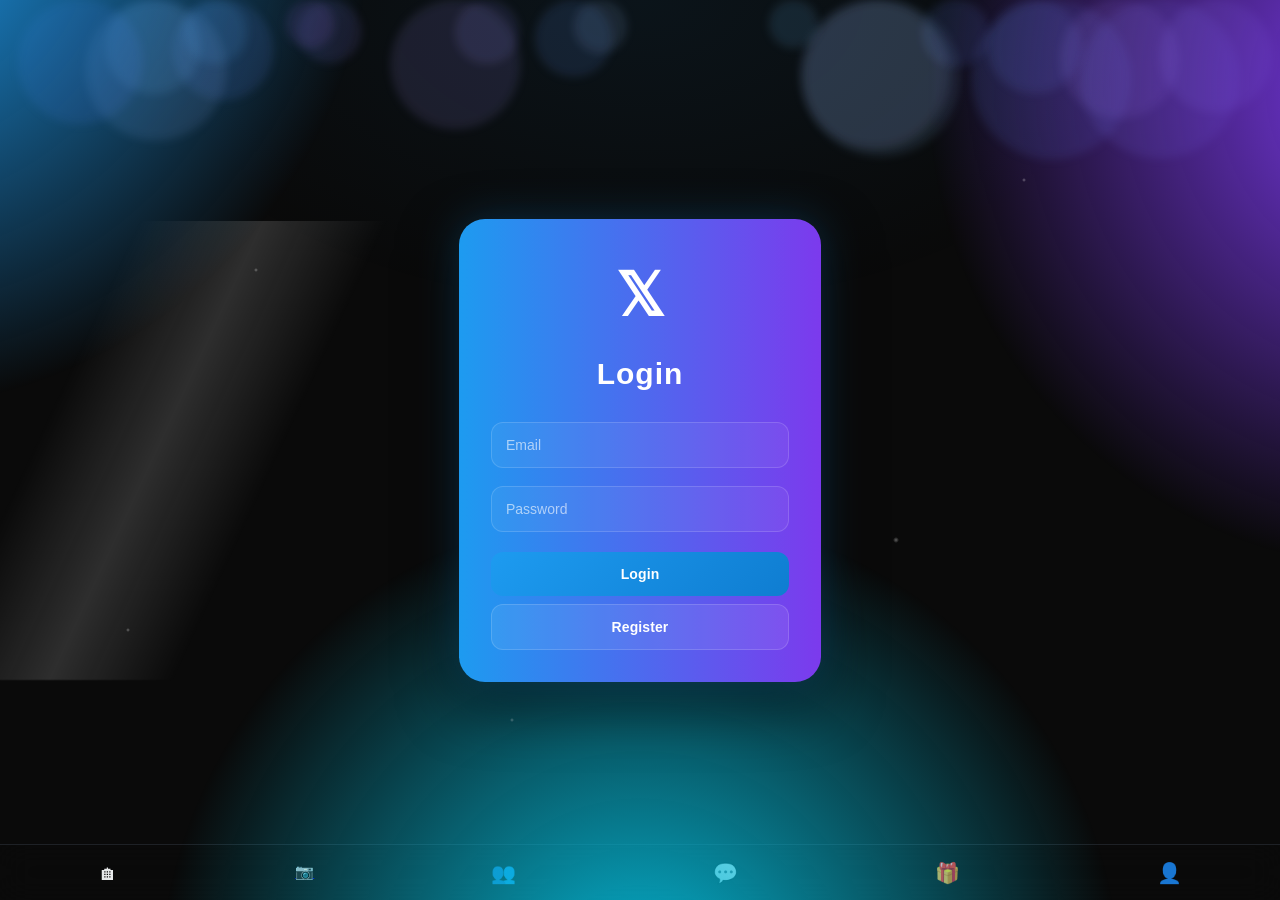
==== commit 404e4430: "Replace video link text with camera emoji" ====
--- a/index.html
+++ b/index.html
@@ -171,7 +171,7 @@
 <!-- NAV -->
 <div class="bottom-nav">
   <span onclick="goHome()">🏠︎</span>
-  <a href="video.html">video</a>
+  <a href="video.html">📷</a>
   <span onclick="openFriends()">👥</span>
   <span onclick="openMessages()">💬</span>
   <span onclick="openRewards()">🎁</span>
